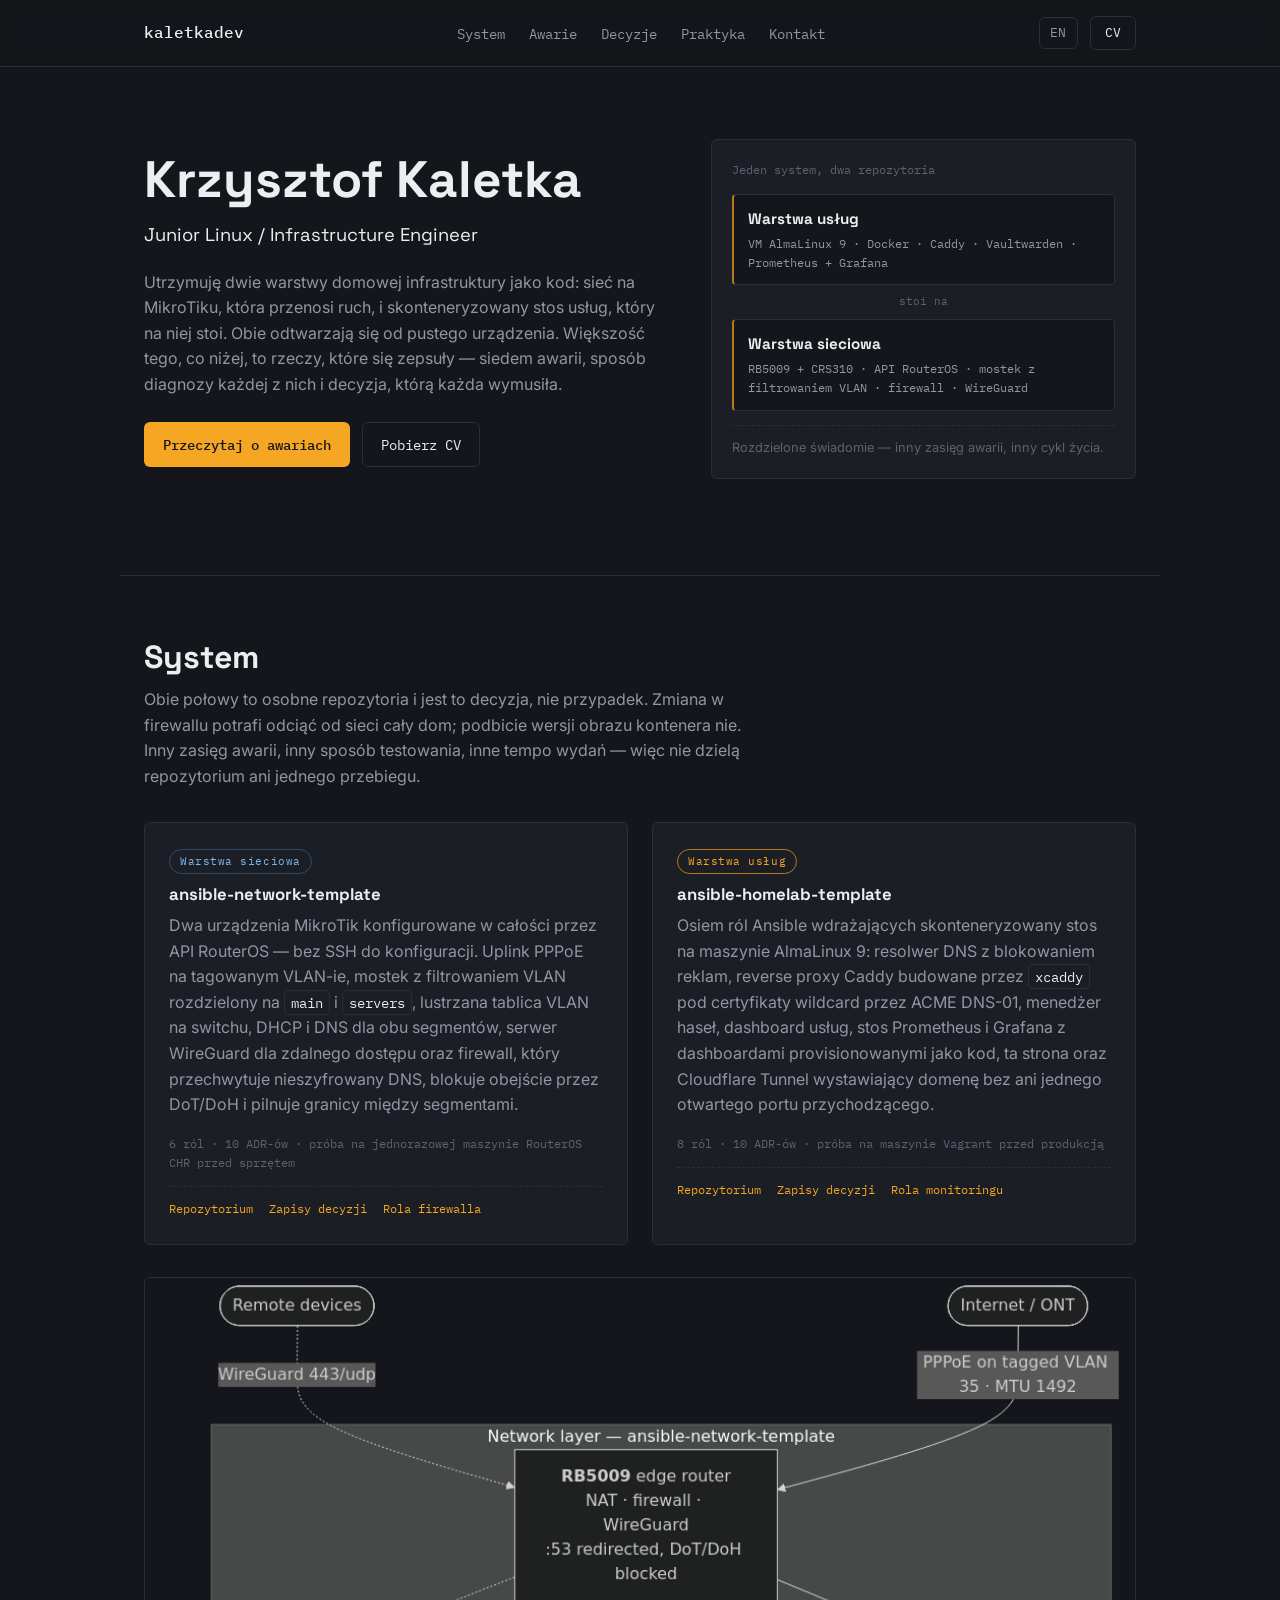
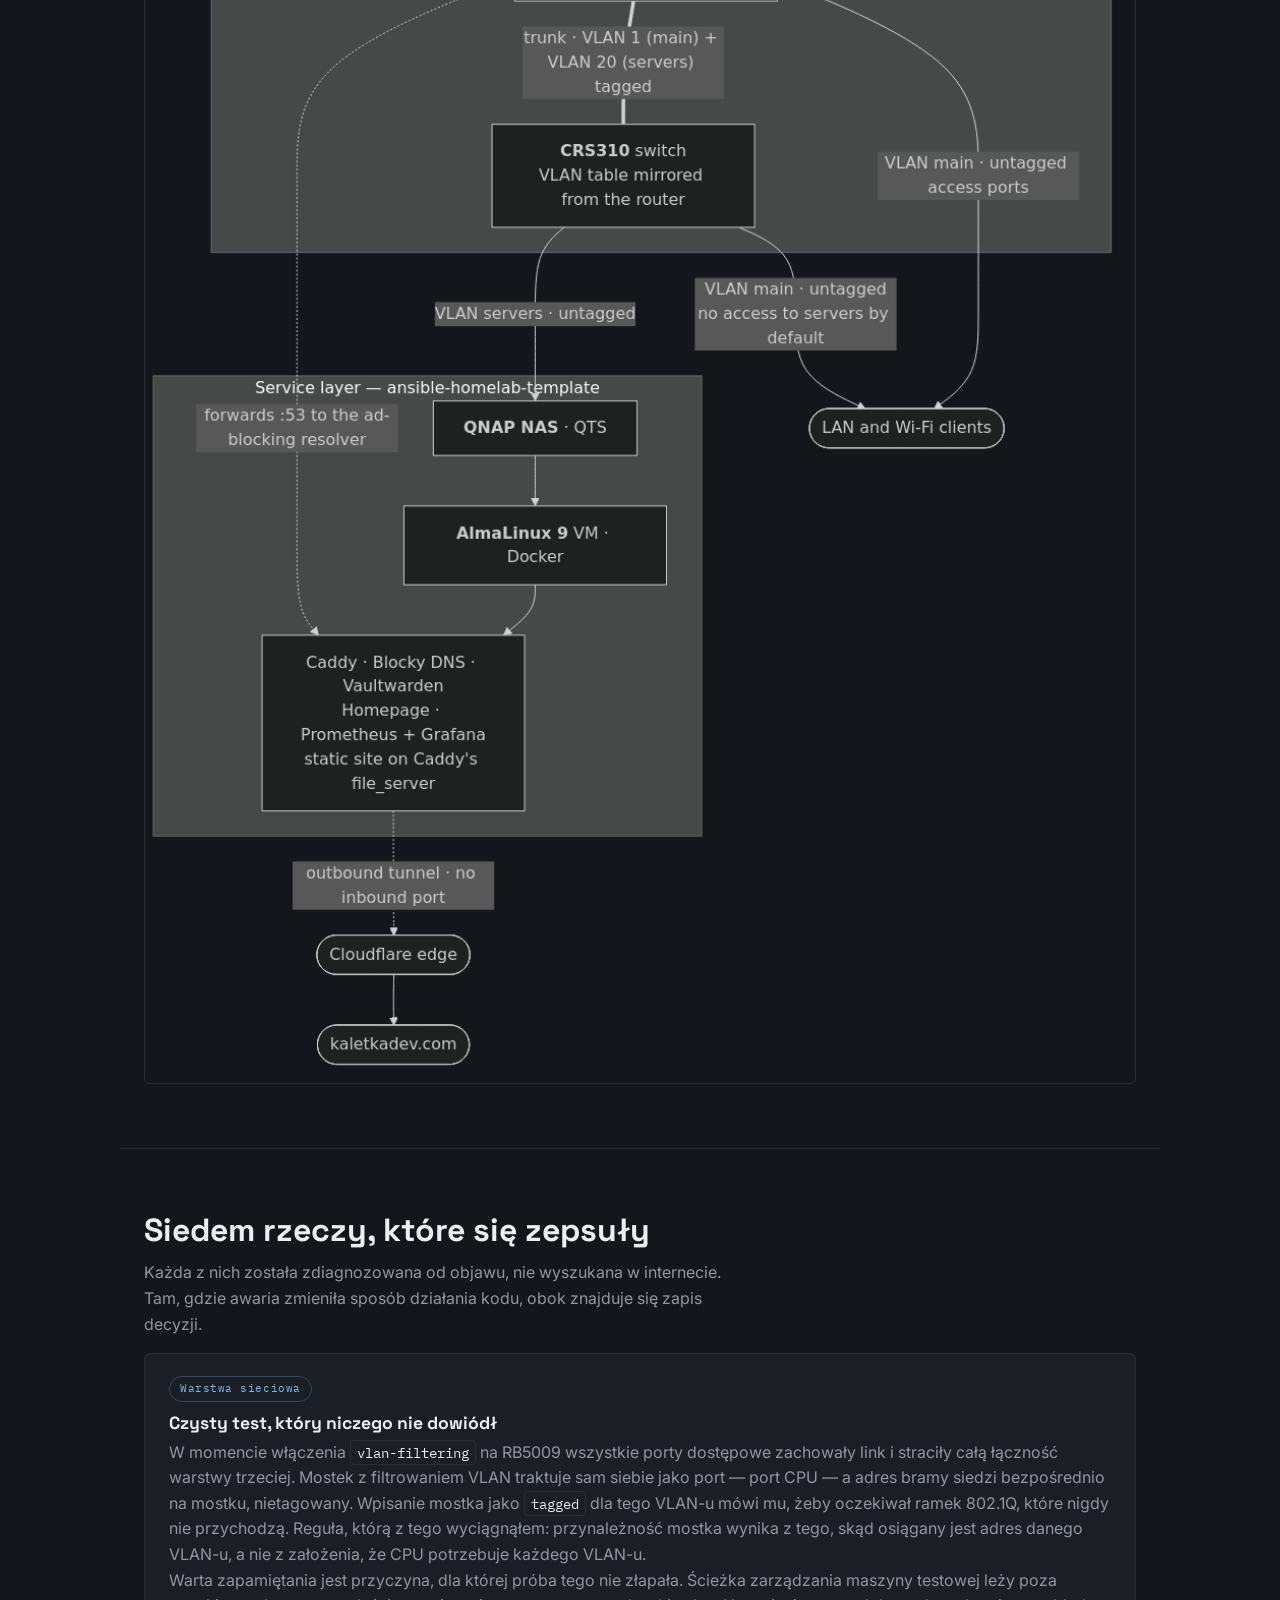
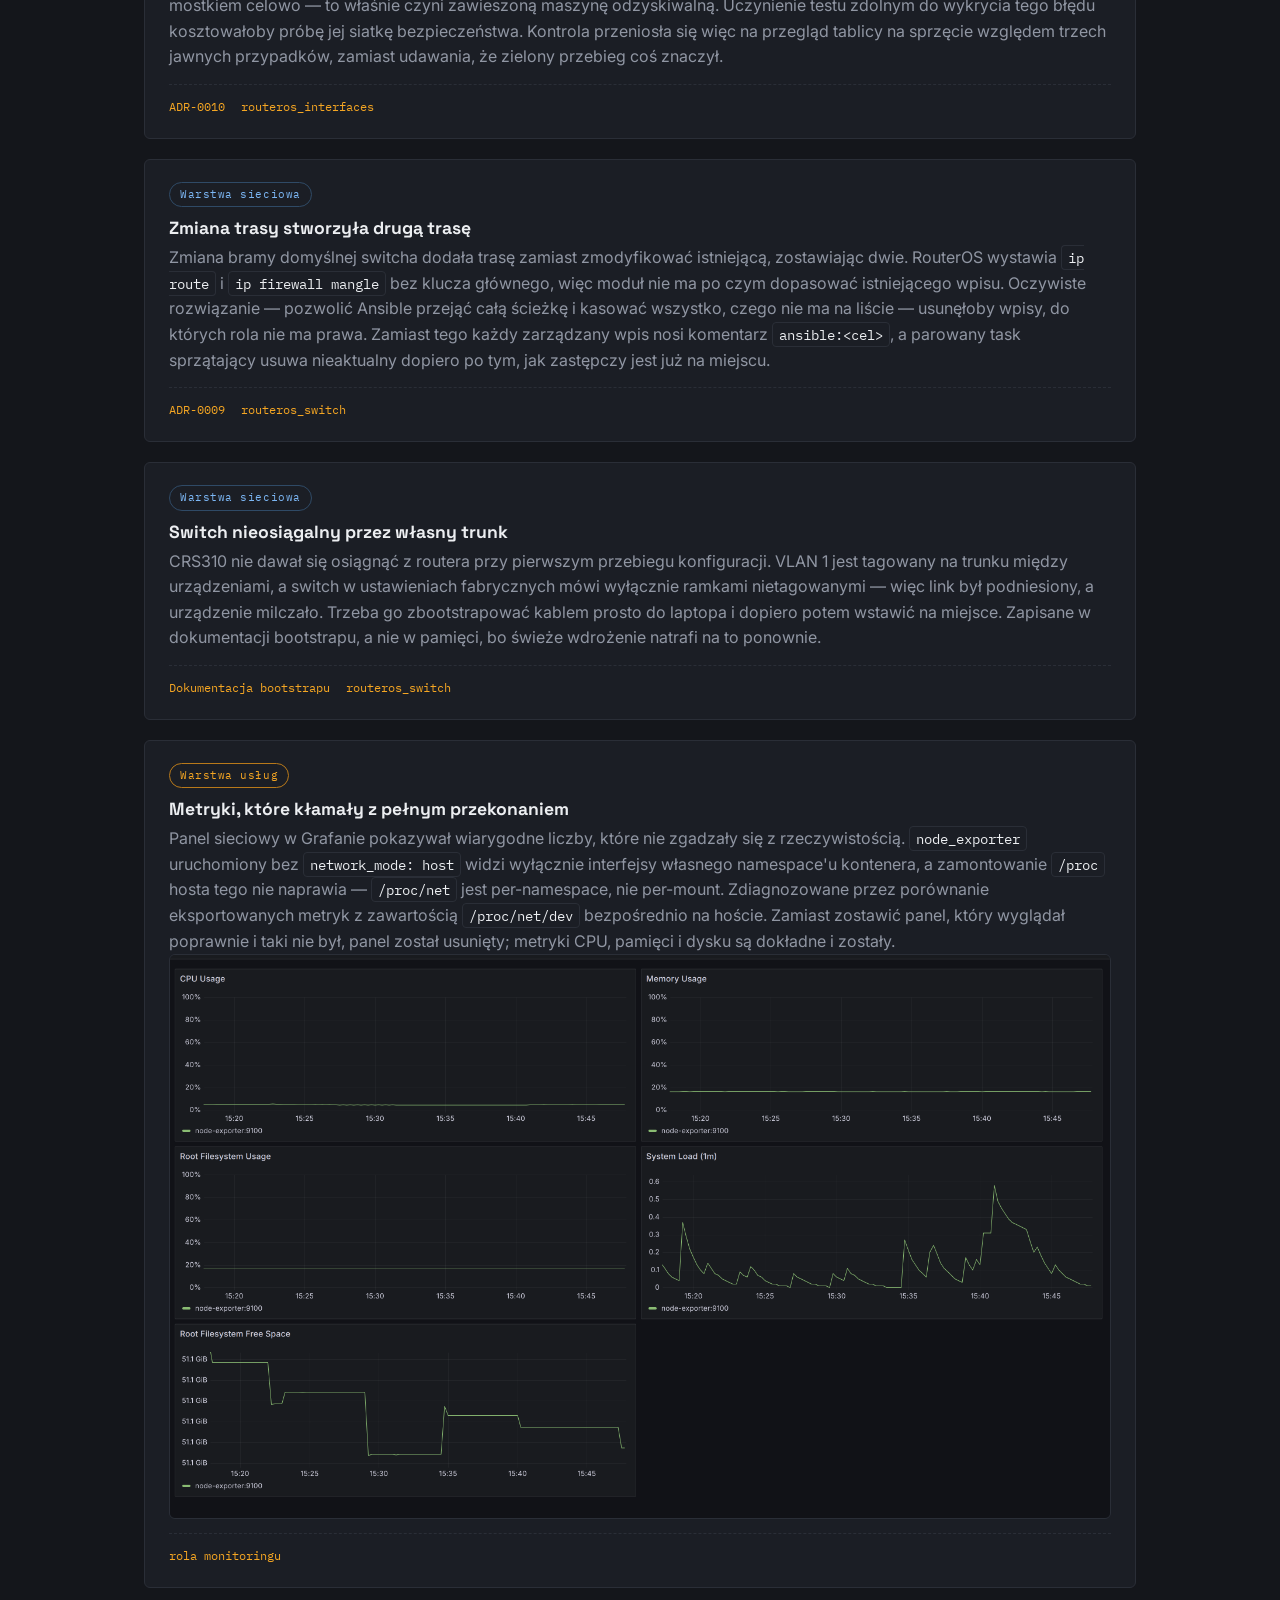
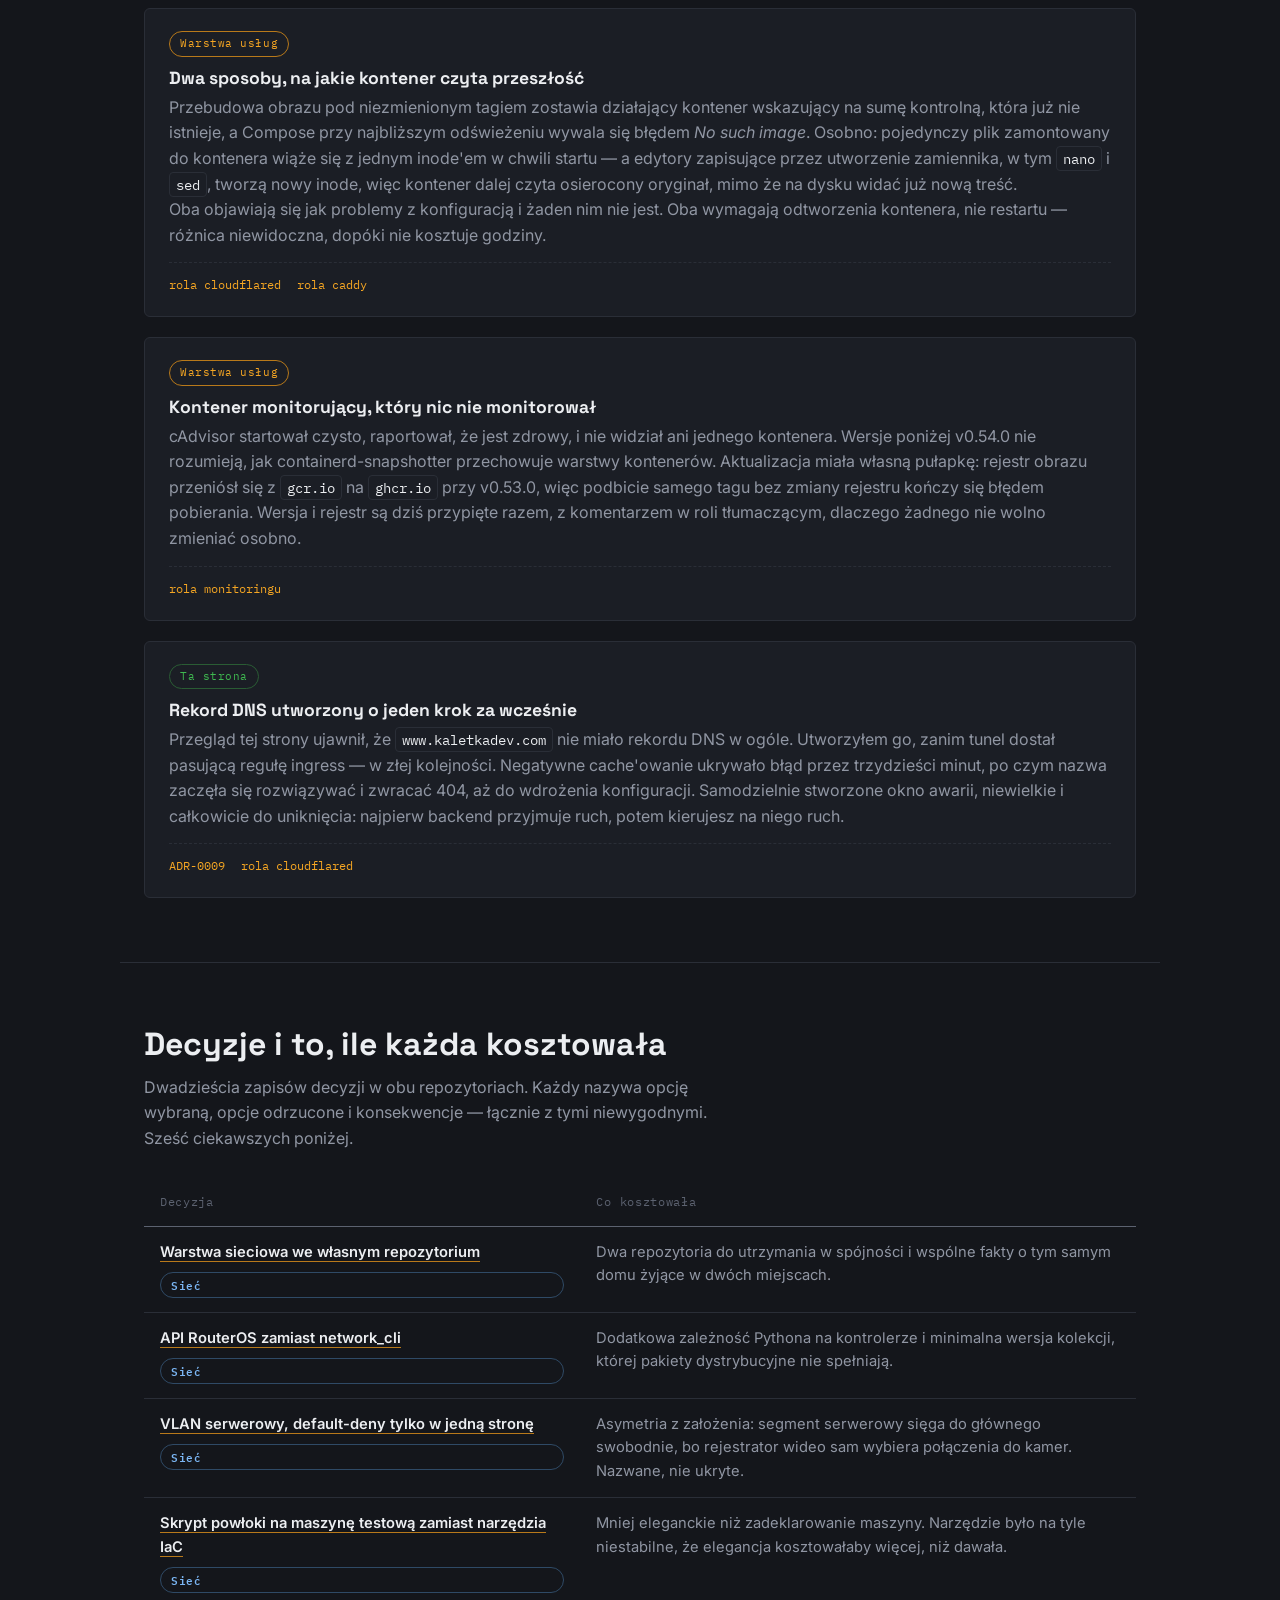
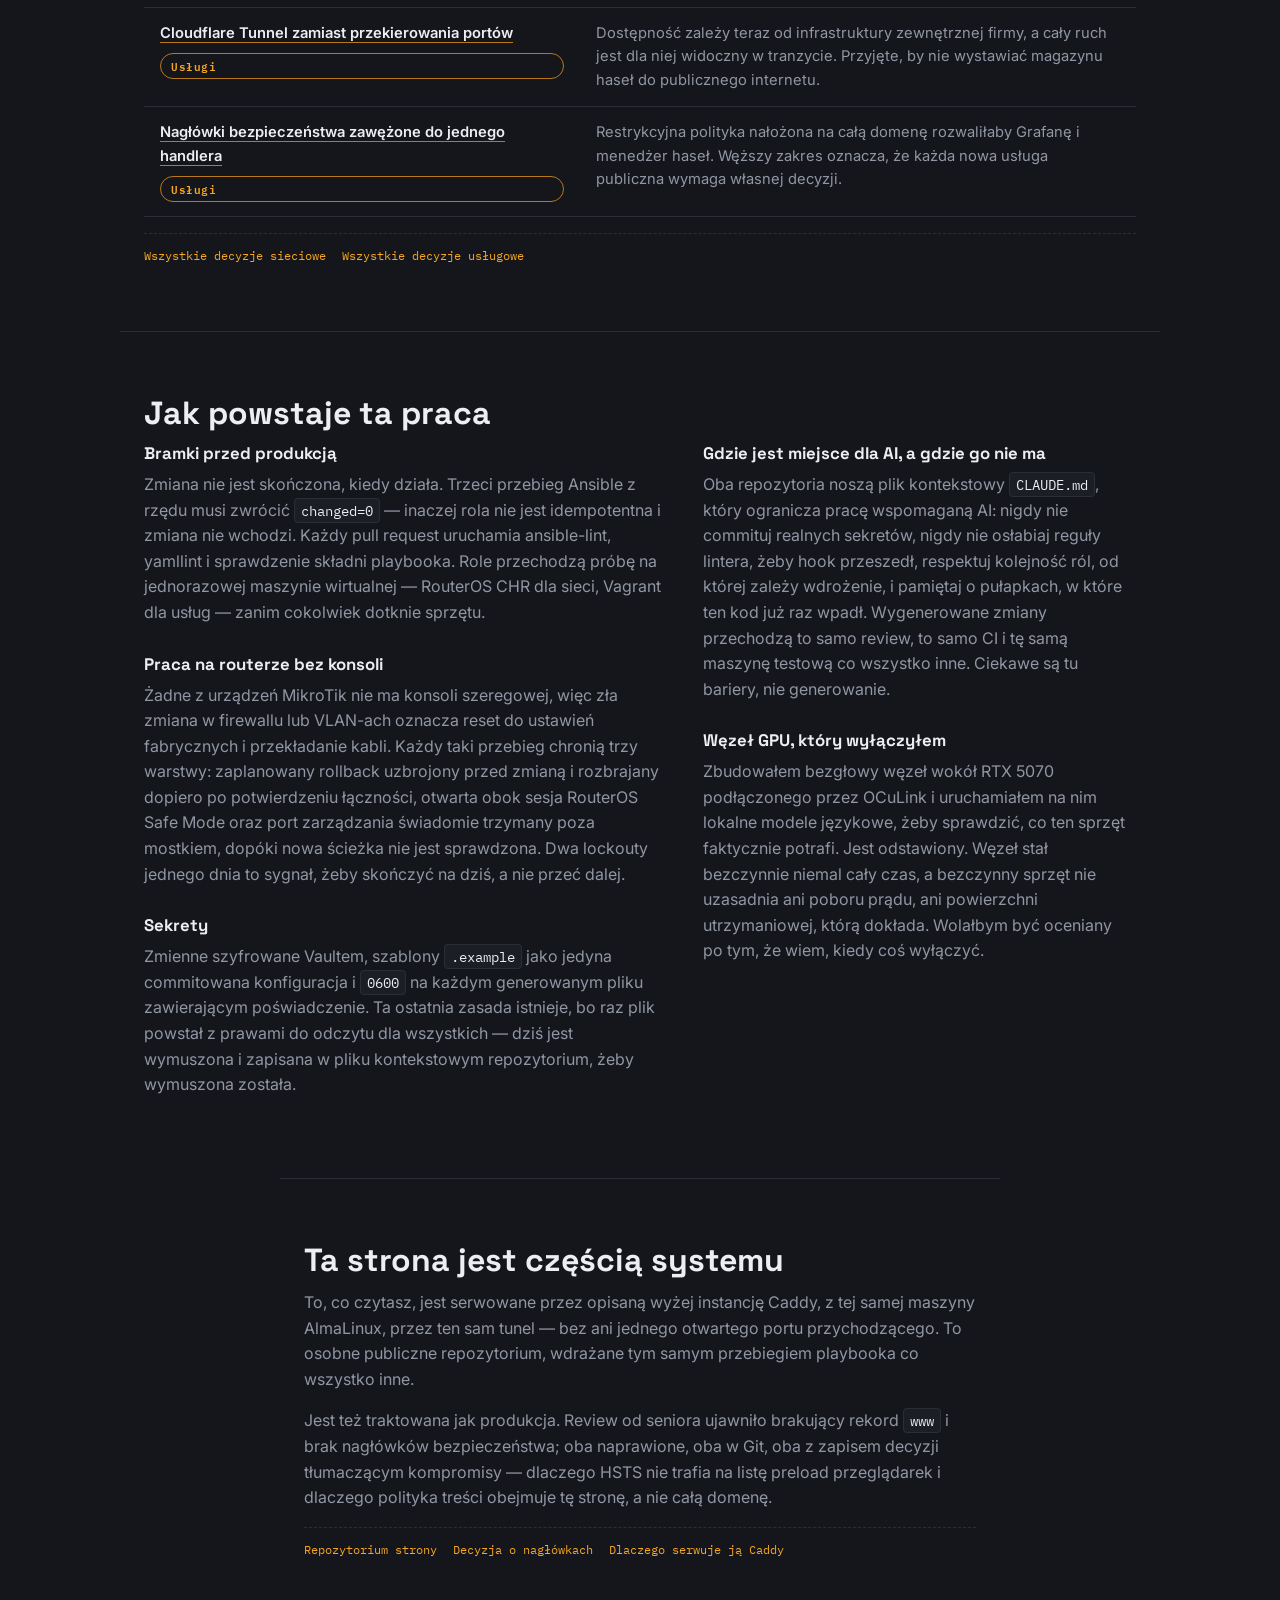
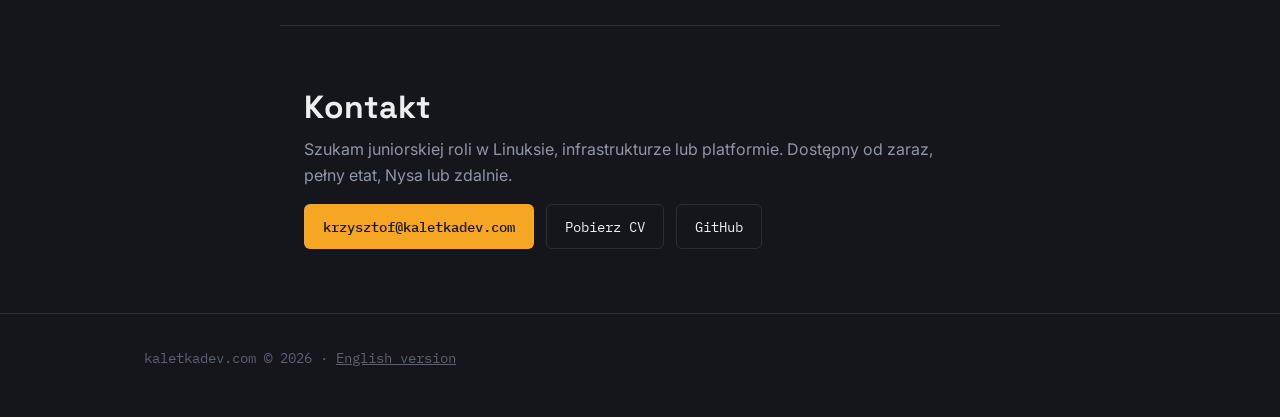
==== pl/index.html @ d7f2385d "feat: rebuild around two layers, add English and Polish versions The page was structured around the " ====
<!DOCTYPE html>
<html lang="pl">
<head>
  <meta charset="UTF-8">
  <meta name="viewport" content="width=device-width, initial-scale=1.0">
  <title>Krzysztof Kaletka — Linux / Infrastructure</title>
  <meta name="description" content="Dwie warstwy domowej infrastruktury zarządzane jako kod — sieć na MikroTiku i skonteneryzowany stos usług — oraz awarie, które je ukształtowały.">
  <link rel="icon" type="image/svg+xml" href="/images/favicon.svg">

  <link rel="alternate" hreflang="en" href="https://kaletkadev.com/">
  <link rel="alternate" hreflang="pl" href="https://kaletkadev.com/pl/">
  <link rel="alternate" hreflang="x-default" href="https://kaletkadev.com/">

  <meta property="og:type" content="website">
  <meta property="og:title" content="Krzysztof Kaletka — Linux / Infrastructure">
  <meta property="og:description" content="Dwie warstwy domowej infrastruktury zarządzane jako kod — i awarie, które je ukształtowały.">
  <meta property="og:url" content="https://kaletkadev.com/pl/">
  <meta property="og:image" content="https://kaletkadev.com/images/architecture-diagram.png">
  <meta name="twitter:card" content="summary_large_image">

  <link rel="stylesheet" href="/style.css">
</head>
<body>

  <header class="site-header">
    <div class="wrap header-row">
      <a href="#top" class="wordmark">kaletkadev</a>
      <nav class="site-nav" aria-label="Nawigacja główna">
        <a href="#system">System</a>
        <a href="#awarie">Awarie</a>
        <a href="#decyzje">Decyzje</a>
        <a href="#praktyka">Praktyka</a>
        <a href="#kontakt">Kontakt</a>
      </nav>
      <div class="header-actions">
        <a class="lang-switch" href="/" hreflang="en" lang="en">EN</a>
        <a class="btn btn-ghost btn-small" href="/cv.pdf" download>CV</a>
      </div>
    </div>
  </header>

  <main id="top">

    <section class="hero wrap">
      <div class="hero-copy">
        <h1>Krzysztof Kaletka</h1>
        <p class="role">Junior Linux / Infrastructure Engineer</p>
        <p class="lede">
          Utrzymuję dwie warstwy domowej infrastruktury jako kod: sieć na MikroTiku,
          która przenosi ruch, i skonteneryzowany stos usług, który na niej stoi. Obie
          odtwarzają się od pustego urządzenia. Większość tego, co niżej, to rzeczy,
          które się zepsuły — siedem awarii, sposób diagnozy każdej z nich i decyzja,
          którą każda wymusiła.
        </p>
        <div class="cta-row">
          <a class="btn btn-primary" href="#awarie">Przeczytaj o awariach</a>
          <a class="btn btn-ghost" href="/cv.pdf" download>Pobierz CV</a>
        </div>
      </div>

      <div class="stack" role="img" aria-label="Diagram: warstwa sieciowa na MikroTik RouterOS niosąca warstwę usług na AlmaLinuksie i Dockerze, trzymane w dwóch osobnych repozytoriach">
        <p class="stack-label">Jeden system, dwa repozytoria</p>
        <div class="stack-layer">
          <p class="stack-layer-name">Warstwa usług</p>
          <p class="stack-layer-body">VM AlmaLinux 9 · Docker · Caddy · Vaultwarden · Prometheus + Grafana</p>
        </div>
        <p class="stack-rest" aria-hidden="true">stoi na</p>
        <div class="stack-layer">
          <p class="stack-layer-name">Warstwa sieciowa</p>
          <p class="stack-layer-body">RB5009 + CRS310 · API RouterOS · mostek z filtrowaniem VLAN · firewall · WireGuard</p>
        </div>
        <p class="stack-note">Rozdzielone świadomie — inny zasięg awarii, inny cykl życia.</p>
      </div>
    </section>

    <section id="system" class="section wrap">
      <h2>System</h2>
      <p class="section-intro">
        Obie połowy to osobne repozytoria i jest to decyzja, nie przypadek. Zmiana
        w firewallu potrafi odciąć od sieci cały dom; podbicie wersji obrazu kontenera
        nie. Inny zasięg awarii, inny sposób testowania, inne tempo wydań — więc nie
        dzielą repozytorium ani jednego przebiegu.
      </p>

      <div class="layer-grid">
        <article class="layer-card">
          <p class="layer-badge badge-network">Warstwa sieciowa</p>
          <h3>ansible-network-template</h3>
          <p>
            Dwa urządzenia MikroTik konfigurowane w całości przez API RouterOS — bez SSH
            do konfiguracji. Uplink PPPoE na tagowanym VLAN-ie, mostek z filtrowaniem
            VLAN rozdzielony na <code>main</code> i <code>servers</code>, lustrzana
            tablica VLAN na switchu, DHCP i DNS dla obu segmentów, serwer WireGuard dla
            zdalnego dostępu oraz firewall, który przechwytuje nieszyfrowany DNS, blokuje
            obejście przez DoT/DoH i pilnuje granicy między segmentami.
          </p>
          <p class="layer-meta">6 ról · 10 ADR-ów · próba na jednorazowej maszynie RouterOS CHR przed sprzętem</p>
          <div class="evidence-links">
            <a href="https://github.com/KrzysztofKaletkaDev/ansible-network-template">Repozytorium</a>
            <a href="https://github.com/KrzysztofKaletkaDev/ansible-network-template/tree/main/docs/adr">Zapisy decyzji</a>
            <a href="https://github.com/KrzysztofKaletkaDev/ansible-network-template/tree/main/roles/routeros_firewall">Rola firewalla</a>
          </div>
        </article>

        <article class="layer-card">
          <p class="layer-badge badge-services">Warstwa usług</p>
          <h3>ansible-homelab-template</h3>
          <p>
            Osiem ról Ansible wdrażających skonteneryzowany stos na maszynie AlmaLinux 9:
            resolwer DNS z blokowaniem reklam, reverse proxy Caddy budowane przez
            <code>xcaddy</code> pod certyfikaty wildcard przez ACME DNS-01, menedżer
            haseł, dashboard usług, stos Prometheus i Grafana z dashboardami
            provisionowanymi jako kod, ta strona oraz Cloudflare Tunnel wystawiający
            domenę bez ani jednego otwartego portu przychodzącego.
          </p>
          <p class="layer-meta">8 ról · 10 ADR-ów · próba na maszynie Vagrant przed produkcją</p>
          <div class="evidence-links">
            <a href="https://github.com/KrzysztofKaletkaDev/ansible-homelab-template">Repozytorium</a>
            <a href="https://github.com/KrzysztofKaletkaDev/ansible-homelab-template/tree/main/docs/adr">Zapisy decyzji</a>
            <a href="https://github.com/KrzysztofKaletkaDev/ansible-homelab-template/tree/main/roles/monitoring">Rola monitoringu</a>
          </div>
        </article>
      </div>

      <button type="button" class="image-trigger"
              data-lightbox-src="/images/architecture-diagram.png"
              data-lightbox-alt="Dwuwarstwowy diagram architektury: router brzegowy MikroTik RB5009 i switch CRS310 z VLAN-ami sieci głównej i serwerowej tagowanymi na trunku, gdzie router przechwytuje zwykły DNS i blokuje DoT/DoH; za nimi QNAP NAS z maszyną AlmaLinux 9 na Dockerze — Caddy, Blocky DNS, Vaultwarden, Homepage oraz Prometheus z Grafaną — publikowane przez wychodzący tunel Cloudflare">
        <img class="diagram-image" src="/images/architecture-diagram.png"
             alt="Dwuwarstwowy diagram architektury: router brzegowy MikroTik RB5009 i switch CRS310 z VLAN-ami sieci głównej i serwerowej tagowanymi na trunku, gdzie router przechwytuje zwykły DNS i blokuje DoT/DoH; za nimi QNAP NAS z maszyną AlmaLinux 9 na Dockerze — Caddy, Blocky DNS, Vaultwarden, Homepage oraz Prometheus z Grafaną — publikowane przez wychodzący tunel Cloudflare">
      </button>
    </section>

    <section id="awarie" class="section wrap">
      <h2>Siedem rzeczy, które się zepsuły</h2>
      <p class="section-intro">
        Każda z nich została zdiagnozowana od objawu, nie wyszukana w internecie. Tam,
        gdzie awaria zmieniła sposób działania kodu, obok znajduje się zapis decyzji.
      </p>

      <ol class="incident-list">

        <li class="incident">
          <p class="layer-badge badge-network">Warstwa sieciowa</p>
          <h3 class="incident-title">Czysty test, który niczego nie dowiódł</h3>
          <p class="incident-desc">
            W momencie włączenia <code>vlan-filtering</code> na RB5009 wszystkie porty
            dostępowe zachowały link i straciły całą łączność warstwy trzeciej. Mostek
            z filtrowaniem VLAN traktuje sam siebie jako port — port CPU — a adres bramy
            siedzi bezpośrednio na mostku, nietagowany. Wpisanie mostka jako
            <code>tagged</code> dla tego VLAN-u mówi mu, żeby oczekiwał ramek 802.1Q,
            które nigdy nie przychodzą. Reguła, którą z tego wyciągnąłem: przynależność
            mostka wynika z tego, skąd osiągany jest adres danego VLAN-u, a nie
            z założenia, że CPU potrzebuje każdego VLAN-u.
          </p>
          <p class="incident-desc">
            Warta zapamiętania jest przyczyna, dla której próba tego nie złapała. Ścieżka
            zarządzania maszyny testowej leży poza mostkiem celowo — to właśnie czyni
            zawieszoną maszynę odzyskiwalną. Uczynienie testu zdolnym do wykrycia tego
            błędu kosztowałoby próbę jej siatkę bezpieczeństwa. Kontrola przeniosła się
            więc na przegląd tablicy na sprzęcie względem trzech jawnych przypadków,
            zamiast udawania, że zielony przebieg coś znaczył.
          </p>
          <div class="evidence-links">
            <a href="https://github.com/KrzysztofKaletkaDev/ansible-network-template/blob/main/docs/adr/0010-bridge-vlan-membership-follows-the-l3-attachment-point.md">ADR-0010</a>
            <a href="https://github.com/KrzysztofKaletkaDev/ansible-network-template/tree/main/roles/routeros_interfaces">routeros_interfaces</a>
          </div>
        </li>

        <li class="incident">
          <p class="layer-badge badge-network">Warstwa sieciowa</p>
          <h3 class="incident-title">Zmiana trasy stworzyła drugą trasę</h3>
          <p class="incident-desc">
            Zmiana bramy domyślnej switcha dodała trasę zamiast zmodyfikować istniejącą,
            zostawiając dwie. RouterOS wystawia <code>ip route</code> i <code>ip firewall
            mangle</code> bez klucza głównego, więc moduł nie ma po czym dopasować
            istniejącego wpisu. Oczywiste rozwiązanie — pozwolić Ansible przejąć całą
            ścieżkę i kasować wszystko, czego nie ma na liście — usunęłoby wpisy, do
            których rola nie ma prawa. Zamiast tego każdy zarządzany wpis nosi komentarz
            <code>ansible:&lt;cel&gt;</code>, a parowany task sprzątający usuwa
            nieaktualny dopiero po tym, jak zastępczy jest już na miejscu.
          </p>
          <div class="evidence-links">
            <a href="https://github.com/KrzysztofKaletkaDev/ansible-network-template/blob/main/docs/adr/0009-comment-anchored-entries-on-pk-less-paths.md">ADR-0009</a>
            <a href="https://github.com/KrzysztofKaletkaDev/ansible-network-template/tree/main/roles/routeros_switch">routeros_switch</a>
          </div>
        </li>

        <li class="incident">
          <p class="layer-badge badge-network">Warstwa sieciowa</p>
          <h3 class="incident-title">Switch nieosiągalny przez własny trunk</h3>
          <p class="incident-desc">
            CRS310 nie dawał się osiągnąć z routera przy pierwszym przebiegu
            konfiguracji. VLAN 1 jest tagowany na trunku między urządzeniami, a switch
            w ustawieniach fabrycznych mówi wyłącznie ramkami nietagowanymi — więc link
            był podniesiony, a urządzenie milczało. Trzeba go zbootstrapować kablem
            prosto do laptopa i dopiero potem wstawić na miejsce. Zapisane
            w dokumentacji bootstrapu, a nie w pamięci, bo świeże wdrożenie natrafi na to
            ponownie.
          </p>
          <div class="evidence-links">
            <a href="https://github.com/KrzysztofKaletkaDev/ansible-network-template/tree/main/docs/bootstrap">Dokumentacja bootstrapu</a>
            <a href="https://github.com/KrzysztofKaletkaDev/ansible-network-template/tree/main/roles/routeros_switch">routeros_switch</a>
          </div>
        </li>

        <li class="incident">
          <p class="layer-badge badge-services">Warstwa usług</p>
          <h3 class="incident-title">Metryki, które kłamały z pełnym przekonaniem</h3>
          <p class="incident-desc">
            Panel sieciowy w Grafanie pokazywał wiarygodne liczby, które nie zgadzały się
            z rzeczywistością. <code>node_exporter</code> uruchomiony bez
            <code>network_mode: host</code> widzi wyłącznie interfejsy własnego
            namespace'u kontenera, a zamontowanie <code>/proc</code> hosta tego nie
            naprawia — <code>/proc/net</code> jest per-namespace, nie per-mount.
            Zdiagnozowane przez porównanie eksportowanych metryk z zawartością
            <code>/proc/net/dev</code> bezpośrednio na hoście. Zamiast zostawić panel,
            który wyglądał poprawnie i taki nie był, panel został usunięty; metryki CPU,
            pamięci i dysku są dokładne i zostały.
          </p>
          <button type="button" class="image-trigger"
                  data-lightbox-src="/images/grafana-dashboard.png"
                  data-lightbox-alt="Dashboard Grafany dla hosta homelabu z pięcioma panelami node_exportera: zużycie CPU, zużycie pamięci, zajętość głównego systemu plików, obciążenie systemu z jednej minuty oraz wolne miejsce na głównym systemie plików. Nie ma panelu sieciowego — został usunięty, gdy okazało się, że raportuje namespace własnego kontenera zamiast hosta.">
            <img class="diagram-image" src="/images/grafana-dashboard.png"
                 alt="Dashboard Grafany dla hosta homelabu z pięcioma panelami node_exportera: zużycie CPU, zużycie pamięci, zajętość głównego systemu plików, obciążenie systemu z jednej minuty oraz wolne miejsce na głównym systemie plików. Nie ma panelu sieciowego — został usunięty, gdy okazało się, że raportuje namespace własnego kontenera zamiast hosta.">
          </button>
          <div class="evidence-links">
            <a href="https://github.com/KrzysztofKaletkaDev/ansible-homelab-template/tree/main/roles/monitoring">rola monitoringu</a>
          </div>
        </li>

        <li class="incident">
          <p class="layer-badge badge-services">Warstwa usług</p>
          <h3 class="incident-title">Dwa sposoby, na jakie kontener czyta przeszłość</h3>
          <p class="incident-desc">
            Przebudowa obrazu pod niezmienionym tagiem zostawia działający kontener
            wskazujący na sumę kontrolną, która już nie istnieje, a Compose przy
            najbliższym odświeżeniu wywala się błędem <em>No such image</em>. Osobno:
            pojedynczy plik zamontowany do kontenera wiąże się z jednym inode'em
            w chwili startu — a edytory zapisujące przez utworzenie zamiennika, w tym
            <code>nano</code> i <code>sed</code>, tworzą nowy inode, więc kontener dalej
            czyta osierocony oryginał, mimo że na dysku widać już nową treść.
          </p>
          <p class="incident-desc">
            Oba objawiają się jak problemy z konfiguracją i żaden nim nie jest. Oba
            wymagają odtworzenia kontenera, nie restartu — różnica niewidoczna, dopóki
            nie kosztuje godziny.
          </p>
          <div class="evidence-links">
            <a href="https://github.com/KrzysztofKaletkaDev/ansible-homelab-template/tree/main/roles/cloudflared">rola cloudflared</a>
            <a href="https://github.com/KrzysztofKaletkaDev/ansible-homelab-template/tree/main/roles/caddy">rola caddy</a>
          </div>
        </li>

        <li class="incident">
          <p class="layer-badge badge-services">Warstwa usług</p>
          <h3 class="incident-title">Kontener monitorujący, który nic nie monitorował</h3>
          <p class="incident-desc">
            cAdvisor startował czysto, raportował, że jest zdrowy, i nie widział ani
            jednego kontenera. Wersje poniżej v0.54.0 nie rozumieją, jak
            containerd-snapshotter przechowuje warstwy kontenerów. Aktualizacja miała
            własną pułapkę: rejestr obrazu przeniósł się z <code>gcr.io</code> na
            <code>ghcr.io</code> przy v0.53.0, więc podbicie samego tagu bez zmiany
            rejestru kończy się błędem pobierania. Wersja i rejestr są dziś przypięte
            razem, z komentarzem w roli tłumaczącym, dlaczego żadnego nie wolno zmieniać
            osobno.
          </p>
          <div class="evidence-links">
            <a href="https://github.com/KrzysztofKaletkaDev/ansible-homelab-template/tree/main/roles/monitoring">rola monitoringu</a>
          </div>
        </li>

        <li class="incident">
          <p class="layer-badge badge-site">Ta strona</p>
          <h3 class="incident-title">Rekord DNS utworzony o jeden krok za wcześnie</h3>
          <p class="incident-desc">
            Przegląd tej strony ujawnił, że <code>www.kaletkadev.com</code> nie miało
            rekordu DNS w ogóle. Utworzyłem go, zanim tunel dostał pasującą regułę
            ingress — w złej kolejności. Negatywne cache'owanie ukrywało błąd przez
            trzydzieści minut, po czym nazwa zaczęła się rozwiązywać i zwracać 404, aż do
            wdrożenia konfiguracji. Samodzielnie stworzone okno awarii, niewielkie
            i całkowicie do uniknięcia: najpierw backend przyjmuje ruch, potem kierujesz
            na niego ruch.
          </p>
          <div class="evidence-links">
            <a href="https://github.com/KrzysztofKaletkaDev/ansible-homelab-template/blob/main/docs/adr/0009-www-to-apex-redirect-in-caddy.md">ADR-0009</a>
            <a href="https://github.com/KrzysztofKaletkaDev/ansible-homelab-template/tree/main/roles/cloudflared">rola cloudflared</a>
          </div>
        </li>

      </ol>
    </section>

    <section id="decyzje" class="section wrap">
      <h2>Decyzje i to, ile każda kosztowała</h2>
      <p class="section-intro">
        Dwadzieścia zapisów decyzji w obu repozytoriach. Każdy nazywa opcję wybraną,
        opcje odrzucone i konsekwencje — łącznie z tymi niewygodnymi. Sześć
        ciekawszych poniżej.
      </p>

      <div class="adr-table-wrap">
        <table class="adr-table">
          <caption class="visually-hidden">Wybrane zapisy decyzji architektonicznych wraz z ich kosztami</caption>
          <thead>
            <tr>
              <th scope="col">Decyzja</th>
              <th scope="col">Co kosztowała</th>
            </tr>
          </thead>
          <tbody>
            <tr>
              <th scope="row">
                <a href="https://github.com/KrzysztofKaletkaDev/ansible-network-template/blob/main/docs/adr/0001-separate-repository-for-network-layer.md">Warstwa sieciowa we własnym repozytorium</a>
                <span class="layer-badge badge-network">Sieć</span>
              </th>
              <td>Dwa repozytoria do utrzymania w spójności i wspólne fakty o tym samym domu żyjące w dwóch miejscach.</td>
            </tr>
            <tr>
              <th scope="row">
                <a href="https://github.com/KrzysztofKaletkaDev/ansible-network-template/blob/main/docs/adr/0002-routeros-api-modules-over-network-cli.md">API RouterOS zamiast network_cli</a>
                <span class="layer-badge badge-network">Sieć</span>
              </th>
              <td>Dodatkowa zależność Pythona na kontrolerze i minimalna wersja kolekcji, której pakiety dystrybucyjne nie spełniają.</td>
            </tr>
            <tr>
              <th scope="row">
                <a href="https://github.com/KrzysztofKaletkaDev/ansible-network-template/blob/main/docs/adr/0006-server-vlan-segmentation.md">VLAN serwerowy, default-deny tylko w jedną stronę</a>
                <span class="layer-badge badge-network">Sieć</span>
              </th>
              <td>Asymetria z założenia: segment serwerowy sięga do głównego swobodnie, bo rejestrator wideo sam wybiera połączenia do kamer. Nazwane, nie ukryte.</td>
            </tr>
            <tr>
              <th scope="row">
                <a href="https://github.com/KrzysztofKaletkaDev/ansible-network-template/blob/main/docs/adr/0005-chr-test-vm-via-shell-script-over-vagrant.md">Skrypt powłoki na maszynę testową zamiast narzędzia IaC</a>
                <span class="layer-badge badge-network">Sieć</span>
              </th>
              <td>Mniej eleganckie niż zadeklarowanie maszyny. Narzędzie było na tyle niestabilne, że elegancja kosztowałaby więcej, niż dawała.</td>
            </tr>
            <tr>
              <th scope="row">
                <a href="https://github.com/KrzysztofKaletkaDev/ansible-homelab-template/blob/main/docs/adr/0001-cloudflare-tunnel-over-port-forwarding.md">Cloudflare Tunnel zamiast przekierowania portów</a>
                <span class="layer-badge badge-services">Usługi</span>
              </th>
              <td>Dostępność zależy teraz od infrastruktury zewnętrznej firmy, a cały ruch jest dla niej widoczny w tranzycie. Przyjęte, by nie wystawiać magazynu haseł do publicznego internetu.</td>
            </tr>
            <tr>
              <th scope="row">
                <a href="https://github.com/KrzysztofKaletkaDev/ansible-homelab-template/blob/main/docs/adr/0010-security-headers-scoped-to-static-site.md">Nagłówki bezpieczeństwa zawężone do jednego handlera</a>
                <span class="layer-badge badge-services">Usługi</span>
              </th>
              <td>Restrykcyjna polityka nałożona na całą domenę rozwaliłaby Grafanę i menedżer haseł. Węższy zakres oznacza, że każda nowa usługa publiczna wymaga własnej decyzji.</td>
            </tr>
          </tbody>
        </table>
      </div>

      <div class="evidence-links">
        <a href="https://github.com/KrzysztofKaletkaDev/ansible-network-template/tree/main/docs/adr">Wszystkie decyzje sieciowe</a>
        <a href="https://github.com/KrzysztofKaletkaDev/ansible-homelab-template/tree/main/docs/adr">Wszystkie decyzje usługowe</a>
      </div>
    </section>

    <section id="praktyka" class="section wrap">
      <h2>Jak powstaje ta praca</h2>

      <div class="section-grid">
        <div>
          <h3>Bramki przed produkcją</h3>
          <p>
            Zmiana nie jest skończona, kiedy działa. Trzeci przebieg Ansible z rzędu musi
            zwrócić <code>changed=0</code> — inaczej rola nie jest idempotentna i zmiana
            nie wchodzi. Każdy pull request uruchamia ansible-lint, yamllint i sprawdzenie
            składni playbooka. Role przechodzą próbę na jednorazowej maszynie wirtualnej
            — RouterOS CHR dla sieci, Vagrant dla usług — zanim cokolwiek dotknie sprzętu.
          </p>

          <h3>Praca na routerze bez konsoli</h3>
          <p>
            Żadne z urządzeń MikroTik nie ma konsoli szeregowej, więc zła zmiana
            w firewallu lub VLAN-ach oznacza reset do ustawień fabrycznych i przekładanie
            kabli. Każdy taki przebieg chronią trzy warstwy: zaplanowany rollback
            uzbrojony przed zmianą i rozbrajany dopiero po potwierdzeniu łączności,
            otwarta obok sesja RouterOS Safe Mode oraz port zarządzania świadomie trzymany
            poza mostkiem, dopóki nowa ścieżka nie jest sprawdzona. Dwa lockouty jednego
            dnia to sygnał, żeby skończyć na dziś, a nie przeć dalej.
          </p>

          <h3>Sekrety</h3>
          <p>
            Zmienne szyfrowane Vaultem, szablony <code>.example</code> jako jedyna
            commitowana konfiguracja i <code>0600</code> na każdym generowanym pliku
            zawierającym poświadczenie. Ta ostatnia zasada istnieje, bo raz plik powstał
            z prawami do odczytu dla wszystkich — dziś jest wymuszona i zapisana w pliku
            kontekstowym repozytorium, żeby wymuszona została.
          </p>
        </div>

        <div>
          <h3>Gdzie jest miejsce dla AI, a gdzie go nie ma</h3>
          <p>
            Oba repozytoria noszą plik kontekstowy <code>CLAUDE.md</code>, który ogranicza
            pracę wspomaganą AI: nigdy nie commituj realnych sekretów, nigdy nie osłabiaj
            reguły lintera, żeby hook przeszedł, respektuj kolejność ról, od której zależy
            wdrożenie, i pamiętaj o pułapkach, w które ten kod już raz wpadł. Wygenerowane
            zmiany przechodzą to samo review, to samo CI i tę samą maszynę testową co
            wszystko inne. Ciekawe są tu bariery, nie generowanie.
          </p>

          <h3>Węzeł GPU, który wyłączyłem</h3>
          <p>
            Zbudowałem bezgłowy węzeł wokół RTX 5070 podłączonego przez OCuLink
            i uruchamiałem na nim lokalne modele językowe, żeby sprawdzić, co ten sprzęt
            faktycznie potrafi. Jest odstawiony. Węzeł stał bezczynnie niemal cały czas,
            a bezczynny sprzęt nie uzasadnia ani poboru prądu, ani powierzchni
            utrzymaniowej, którą dokłada. Wolałbym być oceniany po tym, że wiem, kiedy
            coś wyłączyć.
          </p>
        </div>
      </div>
    </section>

    <section id="ta-strona" class="section wrap section-narrow">
      <h2>Ta strona jest częścią systemu</h2>
      <p>
        To, co czytasz, jest serwowane przez opisaną wyżej instancję Caddy, z tej samej
        maszyny AlmaLinux, przez ten sam tunel — bez ani jednego otwartego portu
        przychodzącego. To osobne publiczne repozytorium, wdrażane tym samym przebiegiem
        playbooka co wszystko inne.
      </p>
      <p>
        Jest też traktowana jak produkcja. Review od seniora ujawniło brakujący rekord
        <code>www</code> i brak nagłówków bezpieczeństwa; oba naprawione, oba w Git, oba
        z zapisem decyzji tłumaczącym kompromisy — dlaczego HSTS nie trafia na listę
        preload przeglądarek i dlaczego polityka treści obejmuje tę stronę, a nie całą
        domenę.
      </p>
      <div class="evidence-links">
        <a href="https://github.com/KrzysztofKaletkaDev/kaletkadev-portfolio-site">Repozytorium strony</a>
        <a href="https://github.com/KrzysztofKaletkaDev/ansible-homelab-template/blob/main/docs/adr/0010-security-headers-scoped-to-static-site.md">Decyzja o nagłówkach</a>
        <a href="https://github.com/KrzysztofKaletkaDev/ansible-homelab-template/blob/main/docs/adr/0003-caddy-file-server-for-static-site.md">Dlaczego serwuje ją Caddy</a>
      </div>
    </section>

    <section id="kontakt" class="section wrap section-narrow">
      <h2>Kontakt</h2>
      <p>
        Szukam juniorskiej roli w Linuksie, infrastrukturze lub platformie. Dostępny od
        zaraz, pełny etat, Nysa lub zdalnie.
      </p>
      <div class="contact-row">
        <a class="btn btn-primary" href="mailto:krzysztof@kaletkadev.com">krzysztof@kaletkadev.com</a>
        <a class="btn btn-ghost" href="/cv.pdf" download>Pobierz CV</a>
        <a class="btn btn-ghost" href="https://github.com/KrzysztofKaletkaDev">GitHub</a>
      </div>
    </section>

  </main>

  <footer class="site-footer">
    <div class="wrap">
      <p class="term-muted">
        kaletkadev.com © 2026 · <a href="/" hreflang="en" lang="en">English version</a>
      </p>
    </div>
  </footer>

  <dialog id="lightbox" class="lightbox">
    <button type="button" class="lightbox-close" aria-label="Zamknij powiększenie">✕</button>
    <img id="lightbox-img" src="" alt="">
  </dialog>
  <script src="/script.js" defer></script>
</body>
</html>
---- style.css ----
@import url('https://fonts.googleapis.com/css2?family=Space+Grotesk:wght@500;700&family=Inter:wght@400;500;600&family=IBM+Plex+Mono:wght@400;500&display=swap');

:root {
  --bg: #14161b;
  --bg-elevated: #1b1e25;
  --border: #2a2e37;
  --text-primary: #eceef1;
  --text-secondary: #9096a3;
  --text-muted: #5c6270;
  --accent: #f5a623;
  --accent-dim: #b8791a;
  --status-ok: #3fb950;
  --status-pending: #6e7681;

  --font-display: 'Space Grotesk', sans-serif;
  --font-body: 'Inter', sans-serif;
  --font-mono: 'IBM Plex Mono', ui-monospace, monospace;

  --wrap-width: 1040px;
  --radius: 6px;
}

* { box-sizing: border-box; }

html { scroll-behavior: smooth; }
@media (prefers-reduced-motion: reduce) {
  html { scroll-behavior: auto; }
  *, *::before, *::after { animation-duration: 0.01ms !important; transition-duration: 0.01ms !important; }
}

body {
  margin: 0;
  background: var(--bg);
  color: var(--text-primary);
  font-family: var(--font-body);
  font-size: 16px;
  line-height: 1.6;
  -webkit-font-smoothing: antialiased;
}

.wrap {
  max-width: var(--wrap-width);
  margin: 0 auto;
  padding: 0 24px;
}

a { color: inherit; }
a:focus-visible, button:focus-visible {
  outline: 2px solid var(--accent);
  outline-offset: 2px;
}

h1, h2 {
  font-family: var(--font-display);
  font-weight: 700;
  line-height: 1.1;
  margin: 0 0 12px;
}
h1 { font-size: clamp(2.25rem, 4vw, 3.25rem); }
h2 { font-size: clamp(1.5rem, 2.5vw, 2rem); }

p { margin: 0 0 16px; color: var(--text-secondary); }
code {
  font-family: var(--font-mono);
  background: var(--bg-elevated);
  border: 0.5px solid var(--border);
  border-radius: 4px;
  padding: 2px 6px;
  font-size: 0.9em;
  color: var(--text-primary);
}

.eyebrow {
  font-family: var(--font-mono);
  text-transform: uppercase;
  letter-spacing: 0.08em;
  font-size: 0.75rem;
  color: var(--accent);
  margin: 0 0 12px;
}

.term-muted { color: var(--text-muted); font-family: var(--font-mono); font-size: 0.9rem; }

/* ---- header ---- */
.site-header {
  position: sticky;
  top: 0;
  z-index: 10;
  background: rgba(20, 22, 27, 0.85);
  -webkit-backdrop-filter: blur(8px);
  backdrop-filter: blur(8px);
  border-bottom: 0.5px solid var(--border);
}
.header-row {
  display: flex;
  align-items: center;
  justify-content: space-between;
  gap: 24px;
  padding-top: 16px;
  padding-bottom: 16px;
}
.wordmark {
  font-family: var(--font-mono);
  font-weight: 500;
  text-decoration: none;
  color: var(--text-primary);
}
.site-nav {
  display: flex;
  gap: 24px;
  font-family: var(--font-mono);
  font-size: 0.9rem;
}
.site-nav a { text-decoration: none; color: var(--text-secondary); padding: 4px 0; }
.site-nav a:hover { color: var(--text-primary); }

/* ---- buttons ---- */
.btn {
  display: inline-flex;
  align-items: center;
  gap: 8px;
  font-family: var(--font-mono);
  font-size: 0.9rem;
  text-decoration: none;
  padding: 10px 18px;
  border-radius: var(--radius);
  border: 0.5px solid transparent;
  transition: background-color 0.15s ease, border-color 0.15s ease;
  white-space: nowrap;
}
.btn-primary { background: var(--accent); color: #14161b; font-weight: 500; }
.btn-primary:hover { background: var(--accent-dim); }
.btn-ghost { border-color: var(--border); color: var(--text-primary); }
.btn-ghost:hover { border-color: var(--accent); color: var(--accent); }
.btn-small { padding: 6px 14px; font-size: 0.8rem; }

/* ---- hero ---- */
.hero {
  display: grid;
  grid-template-columns: 1.1fr 0.9fr;
  gap: 48px;
  align-items: center;
  padding: 72px 24px 96px;
}
.role { font-family: var(--font-display); font-size: 1.15rem; color: var(--text-primary); margin-bottom: 20px; }
.lede { max-width: 52ch; }
.cta-row { display: flex; gap: 12px; flex-wrap: wrap; margin-top: 24px; }

/* terminal signature panel */
.term {
  background: var(--bg-elevated);
  border: 0.5px solid var(--border);
  border-radius: var(--radius);
  overflow: hidden;
  font-family: var(--font-mono);
  font-size: 0.85rem;
}
.term-bar {
  padding: 10px 16px;
  border-bottom: 0.5px solid var(--border);
  color: var(--text-muted);
}
.term-body { list-style: none; margin: 0; padding: 16px; display: flex; flex-direction: column; gap: 10px; }
.term-body li { color: var(--text-primary); }
.dot {
  display: inline-block;
  width: 8px; height: 8px;
  border-radius: 50%;
  margin-right: 10px;
}
.dot-ok { background: var(--status-ok); }
.dot-pending { background: var(--status-pending); }
.term-cursor { border-top: 0.5px dashed var(--border); padding-top: 10px; margin-top: 4px; color: var(--text-muted); }
.cursor { margin-left: 4px; color: var(--accent); }
@media (prefers-reduced-motion: no-preference) {
  .cursor { animation: blink 1.1s step-end infinite; }
}
@keyframes blink { 50% { opacity: 0; } }

/* ---- sections ---- */
.section { padding: 64px 24px; border-top: 0.5px solid var(--border); }
.section-narrow { max-width: 720px; }
.section-intro { max-width: 60ch; }
.section-grid {
  display: grid;
  grid-template-columns: 1.2fr 1fr;
  gap: 40px;
  align-items: start;
}

.tag-list {
  list-style: none;
  display: flex;
  flex-wrap: wrap;
  gap: 8px;
  padding: 0;
  margin: 0 0 24px;
}
.tag-list li {
  font-family: var(--font-mono);
  font-size: 0.8rem;
  color: var(--text-secondary);
  background: var(--bg-elevated);
  border: 0.5px solid var(--border);
  border-radius: 999px;
  padding: 4px 12px;
}

.diagram-placeholder {
  border: 1px dashed var(--border);
  border-radius: var(--radius);
  min-height: 220px;
  display: flex;
  align-items: center;
  justify-content: center;
  color: var(--text-muted);
  font-family: var(--font-mono);
  font-size: 0.85rem;
  text-align: center;
  padding: 24px;
}

.diagram-image {
  width: 100%;
  height: auto;
  display: block;
  border-radius: var(--radius);
  border: 0.5px solid var(--border);
}

.image-trigger {
  display: block;
  width: 100%;
  padding: 0;
  margin: 0;
  background: none;
  border: none;
  cursor: zoom-in;
}
.image-trigger .diagram-image { transition: border-color 0.15s ease, opacity 0.15s ease; }
.image-trigger:hover .diagram-image { border-color: var(--accent); opacity: 0.92; }
.image-trigger:focus-visible { outline: 2px solid var(--accent); outline-offset: 4px; border-radius: var(--radius); }

/* ---- lightbox ---- */
.lightbox {
  border: 0.5px solid var(--border);
  border-radius: var(--radius);
  background: var(--bg-elevated);
  padding: 16px;
  max-width: min(90vw, 1100px);
  max-height: 90vh;
}
.lightbox::backdrop { background: rgba(10, 11, 14, 0.8); }
.lightbox[open] { display: flex; align-items: center; justify-content: center; position: relative; }
#lightbox-img {
  display: block;
  max-width: 100%;
  max-height: calc(90vh - 32px);
  width: auto;
  height: auto;
  object-fit: contain;
  border-radius: 4px;
}
.lightbox-close {
  position: absolute;
  top: 12px;
  right: 12px;
  width: 32px;
  height: 32px;
  display: flex;
  align-items: center;
  justify-content: center;
  background: var(--bg);
  color: var(--text-secondary);
  border: 0.5px solid var(--border);
  border-radius: 50%;
  font-family: var(--font-mono);
  cursor: pointer;
}
.lightbox-close:hover { color: var(--text-primary); border-color: var(--accent); }

.incident-list { list-style: none; margin: 0; padding: 0; display: flex; flex-direction: column; gap: 20px; }
.incident {
  background: var(--bg-elevated);
  border: 0.5px solid var(--border);
  border-radius: var(--radius);
  padding: 20px 24px;
}
.incident-status {
  font-family: var(--font-mono);
  font-size: 0.8rem;
  color: var(--text-secondary);
  margin-bottom: 8px;
}
.incident-status .term-muted { margin-left: 8px; color: var(--status-ok); }
.incident-title {
  font-family: var(--font-display);
  font-weight: 700;
  font-size: 1.1rem;
  color: var(--text-primary);
  margin-bottom: 6px;
}
.incident-desc { margin-bottom: 0; }

.status-line { display: flex; align-items: center; margin-bottom: 24px; }

.contact-row { display: flex; gap: 12px; flex-wrap: wrap; }

/* ---- footer ---- */
.site-footer { border-top: 0.5px solid var(--border); padding: 32px 24px; }

/* ---- responsive ---- */
@media (max-width: 800px) {
  .header-row { flex-wrap: wrap; }
  .site-nav { order: 3; width: 100%; justify-content: space-between; gap: 12px; }
  .hero { grid-template-columns: 1fr; padding: 48px 20px 64px; }
  .section-grid { grid-template-columns: 1fr; }
  .wrap { padding: 0 20px; }
}

@media (max-width: 480px) {
  .term-body li .term-muted { display: block; margin-left: 18px; margin-top: 2px; }
}


/* ==========================================================================
   Components added for the two-layer rebuild (system, failures, decisions)
   ========================================================================== */

h3 {
  font-family: var(--font-display);
  font-weight: 700;
  line-height: 1.25;
  font-size: 1.05rem;
  color: var(--text-primary);
  margin: 28px 0 8px;
}
.section-grid h3:first-child,
.layer-card h3 { margin-top: 0; }

.visually-hidden {
  position: absolute;
  width: 1px; height: 1px;
  padding: 0; margin: -1px;
  overflow: hidden;
  clip: rect(0 0 0 0);
  white-space: nowrap;
  border: 0;
}

/* ---- header: language switch ---- */
.header-actions { display: flex; align-items: center; gap: 12px; }
.lang-switch {
  font-family: var(--font-mono);
  font-size: 0.8rem;
  letter-spacing: 0.04em;
  text-decoration: none;
  color: var(--text-secondary);
  border: 0.5px solid var(--border);
  border-radius: var(--radius);
  padding: 5px 10px;
}
.lang-switch:hover { color: var(--accent); border-color: var(--accent); }

/* ---- hero: honest layer stack (replaces the fake terminal panel) ---- */
.stack {
  background: var(--bg-elevated);
  border: 0.5px solid var(--border);
  border-radius: var(--radius);
  padding: 20px;
}
.stack-label {
  font-family: var(--font-mono);
  font-size: 0.75rem;
  color: var(--text-muted);
  margin: 0 0 14px;
}
.stack-layer {
  border: 0.5px solid var(--border);
  border-left: 2px solid var(--accent-dim);
  border-radius: 4px;
  padding: 12px 14px;
  background: var(--bg);
}
.stack-layer-name {
  font-family: var(--font-display);
  font-weight: 700;
  font-size: 0.95rem;
  color: var(--text-primary);
  margin: 0 0 4px;
}
.stack-layer-body {
  font-family: var(--font-mono);
  font-size: 0.75rem;
  line-height: 1.55;
  color: var(--text-secondary);
  margin: 0;
}
.stack-rest {
  font-family: var(--font-mono);
  font-size: 0.7rem;
  color: var(--text-muted);
  text-align: center;
  margin: 8px 0;
}
.stack-note {
  font-size: 0.8rem;
  color: var(--text-muted);
  margin: 14px 0 0;
  padding-top: 12px;
  border-top: 0.5px dashed var(--border);
}

/* ---- layer badges ---- */
.layer-badge {
  display: inline-block;
  font-family: var(--font-mono);
  font-size: 0.68rem;
  letter-spacing: 0.05em;
  border: 0.5px solid var(--border);
  border-radius: 999px;
  padding: 3px 10px;
  margin: 0 0 10px;
  color: var(--text-secondary);
}
.badge-network { color: #7cb7f5; border-color: #2f4a66; }
.badge-services { color: var(--accent); border-color: var(--accent-dim); }
.badge-site { color: var(--status-ok); border-color: #2a5c34; }

/* ---- two project cards ---- */
.layer-grid {
  display: grid;
  grid-template-columns: 1fr 1fr;
  gap: 24px;
  margin: 32px 0;
}
.layer-card {
  background: var(--bg-elevated);
  border: 0.5px solid var(--border);
  border-radius: var(--radius);
  padding: 24px;
}
.layer-meta {
  font-family: var(--font-mono);
  font-size: 0.75rem;
  color: var(--text-muted);
  margin-bottom: 14px;
}

/* ---- evidence links (incident -> ADR -> code) ---- */
.evidence-links {
  display: flex;
  flex-wrap: wrap;
  gap: 8px 16px;
  margin-top: 14px;
  padding-top: 12px;
  border-top: 0.5px dashed var(--border);
}
.evidence-links a {
  font-family: var(--font-mono);
  font-size: 0.78rem;
  color: var(--accent);
  text-decoration: none;
  border-bottom: 0.5px solid transparent;
}
.evidence-links a:hover {
  border-bottom-color: var(--accent);
  color: var(--accent);
}

/* ---- incidents: now an ordered list, badge + h3 ---- */
.incident-list { counter-reset: none; }
.incident .incident-title { margin-top: 0; }

/* ---- ADR table ---- */
.adr-table-wrap { overflow-x: auto; margin: 28px 0 16px; }
.adr-table {
  width: 100%;
  border-collapse: collapse;
  font-size: 0.92rem;
  min-width: 560px;
}
.adr-table th,
.adr-table td {
  text-align: left;
  vertical-align: top;
  padding: 14px 16px;
  border-bottom: 0.5px solid var(--border);
}
.adr-table thead th {
  font-family: var(--font-mono);
  font-size: 0.72rem;
  letter-spacing: 0.06em;
  color: var(--text-muted);
  font-weight: 400;
  border-bottom-color: var(--text-muted);
}
.adr-table tbody th {
  font-family: var(--font-body);
  font-weight: 600;
  color: var(--text-primary);
  width: 44%;
}
.adr-table tbody th a { color: var(--text-primary); text-decoration: none; border-bottom: 0.5px solid var(--accent-dim); }
.adr-table tbody th a:hover { color: var(--accent); border-bottom-color: var(--accent); }
.adr-table tbody th .layer-badge { display: block; margin: 8px 0 0; }
.adr-table td { color: var(--text-secondary); }

/* ---- responsive ---- */
@media (max-width: 800px) {
  .layer-grid { grid-template-columns: 1fr; }
  .header-actions { gap: 8px; }
}
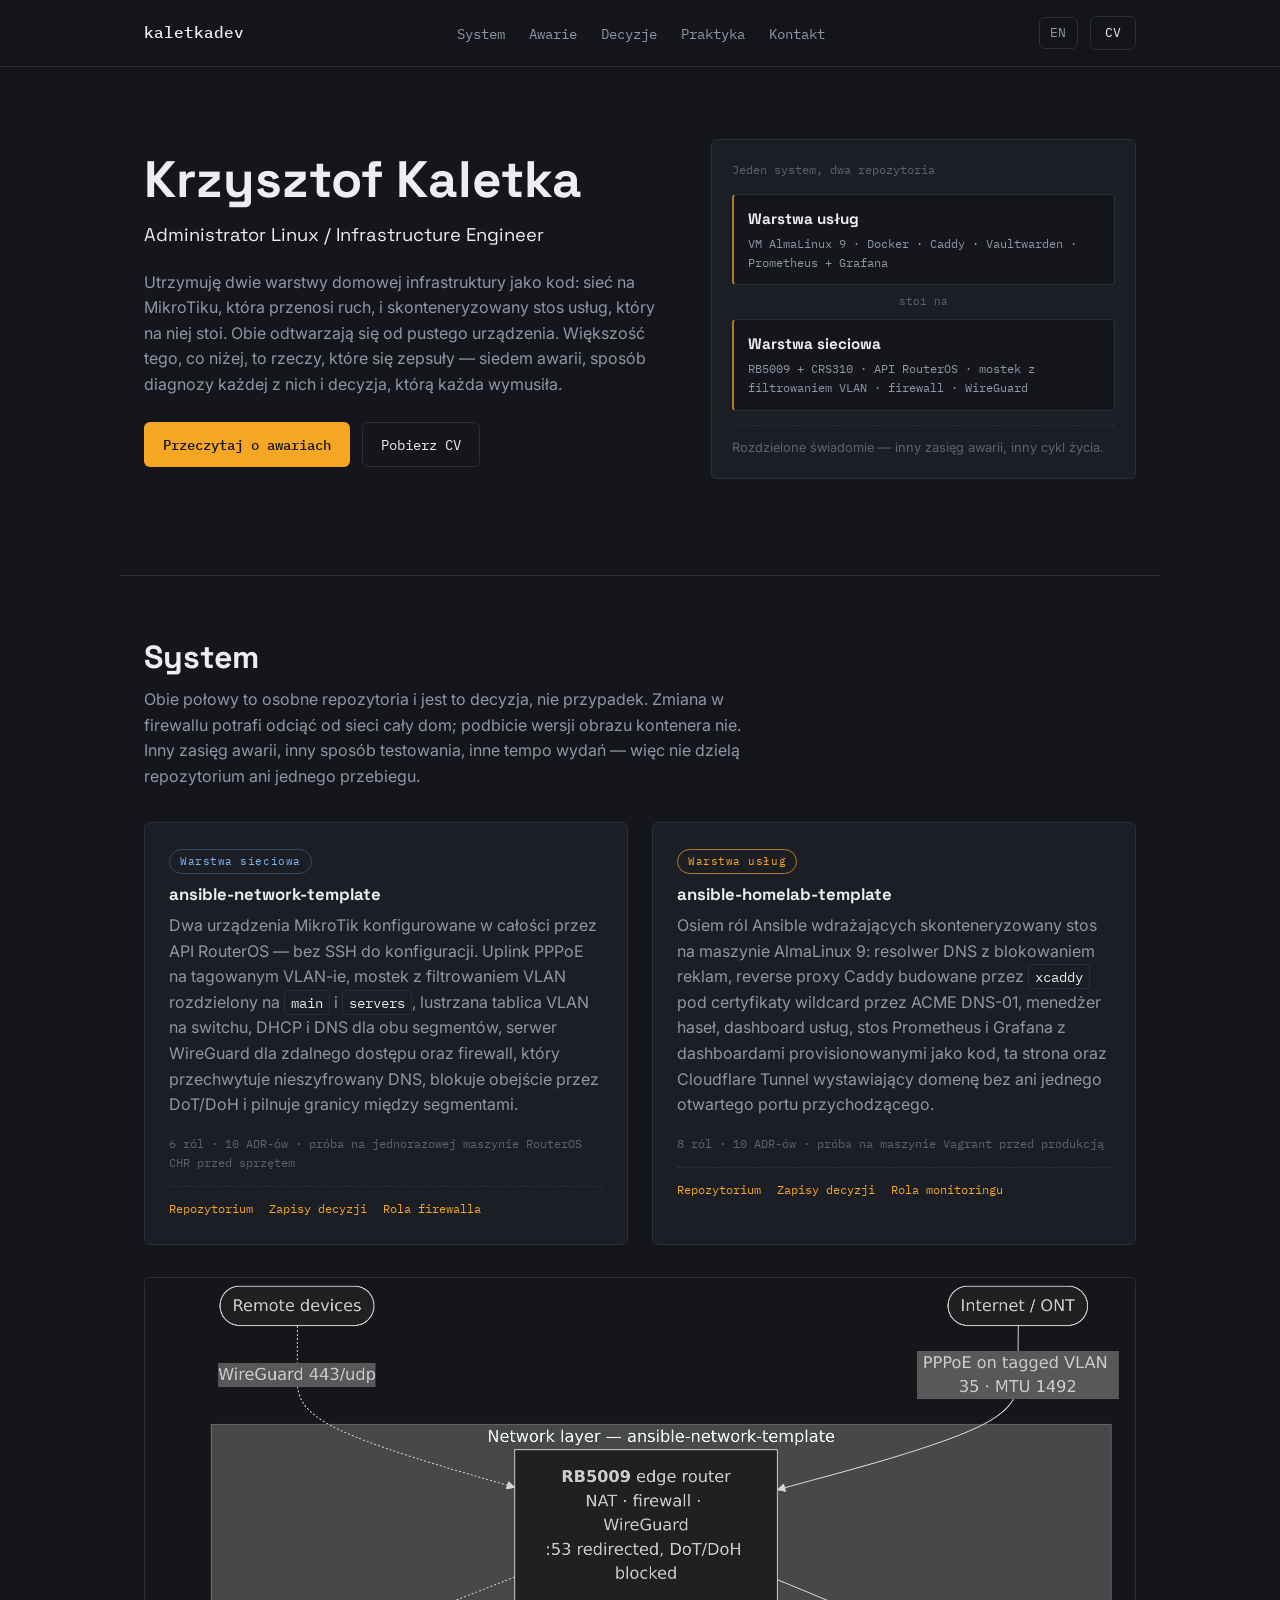
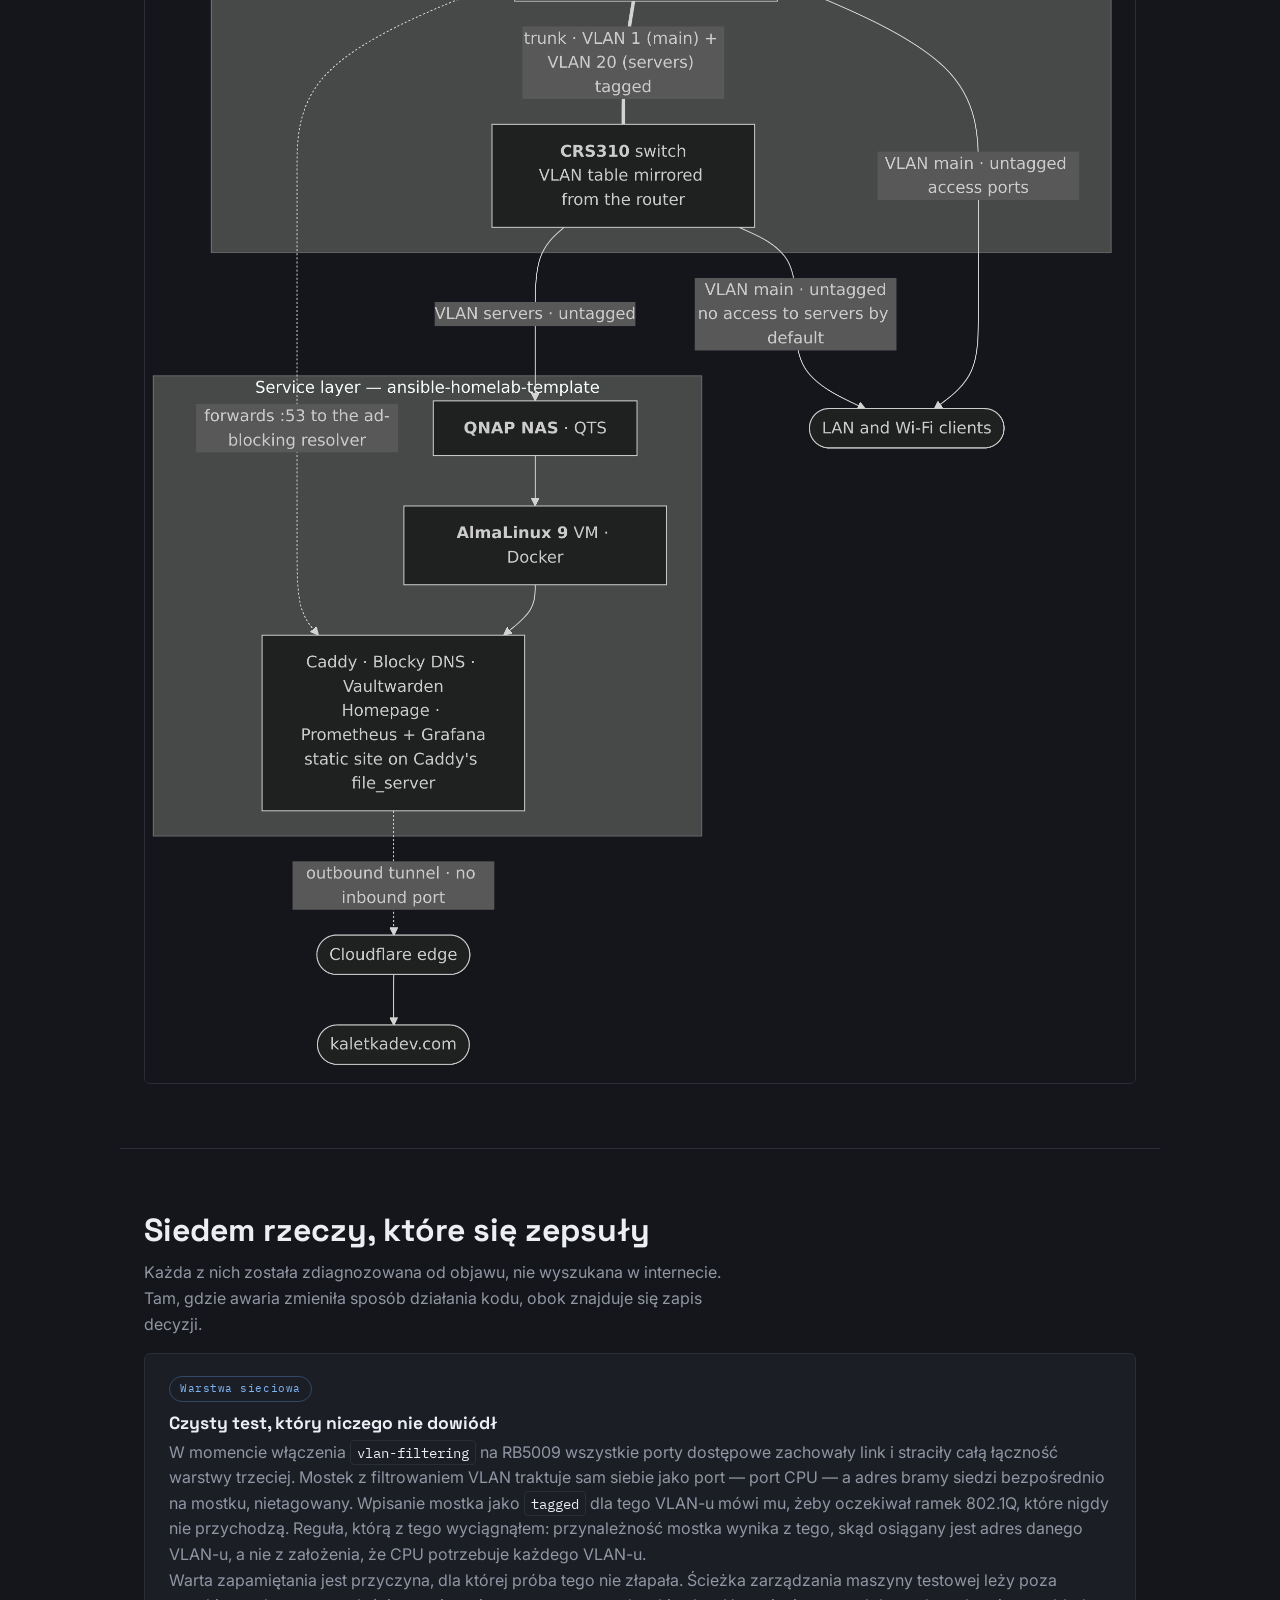
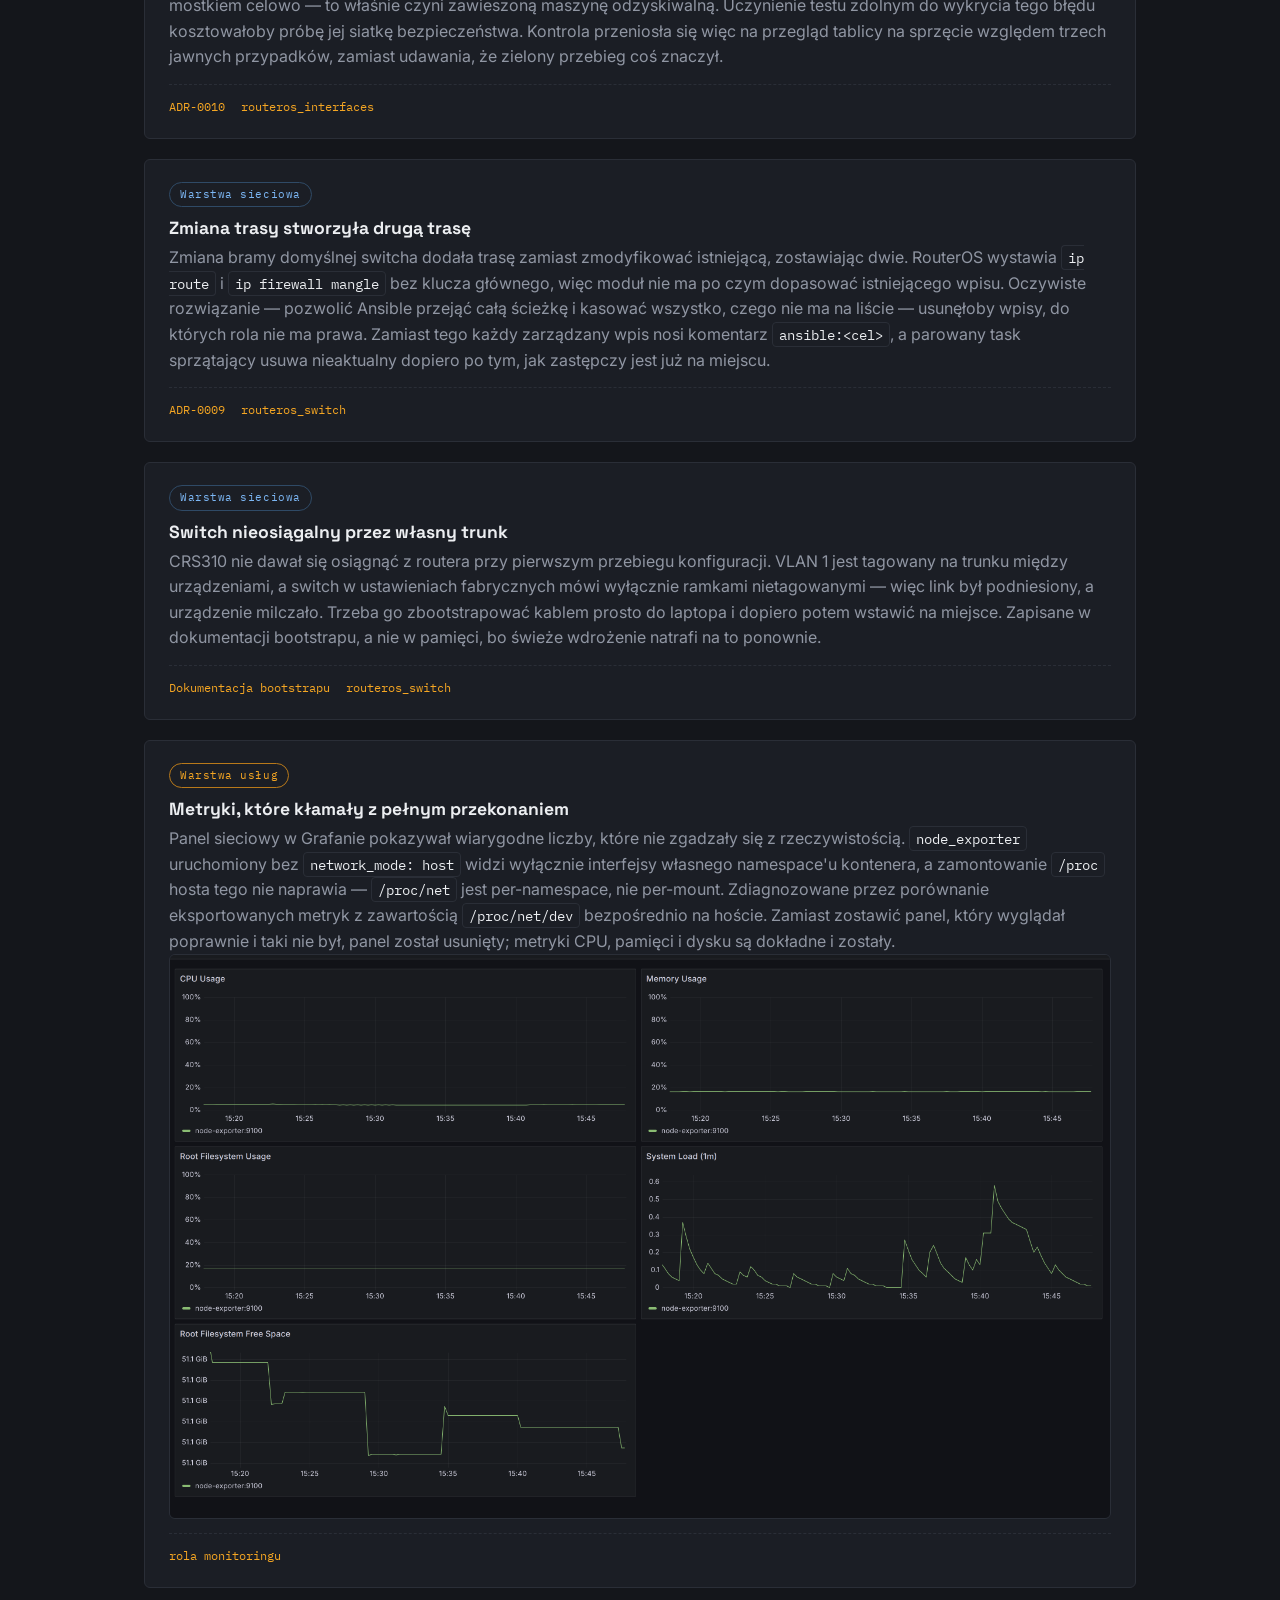
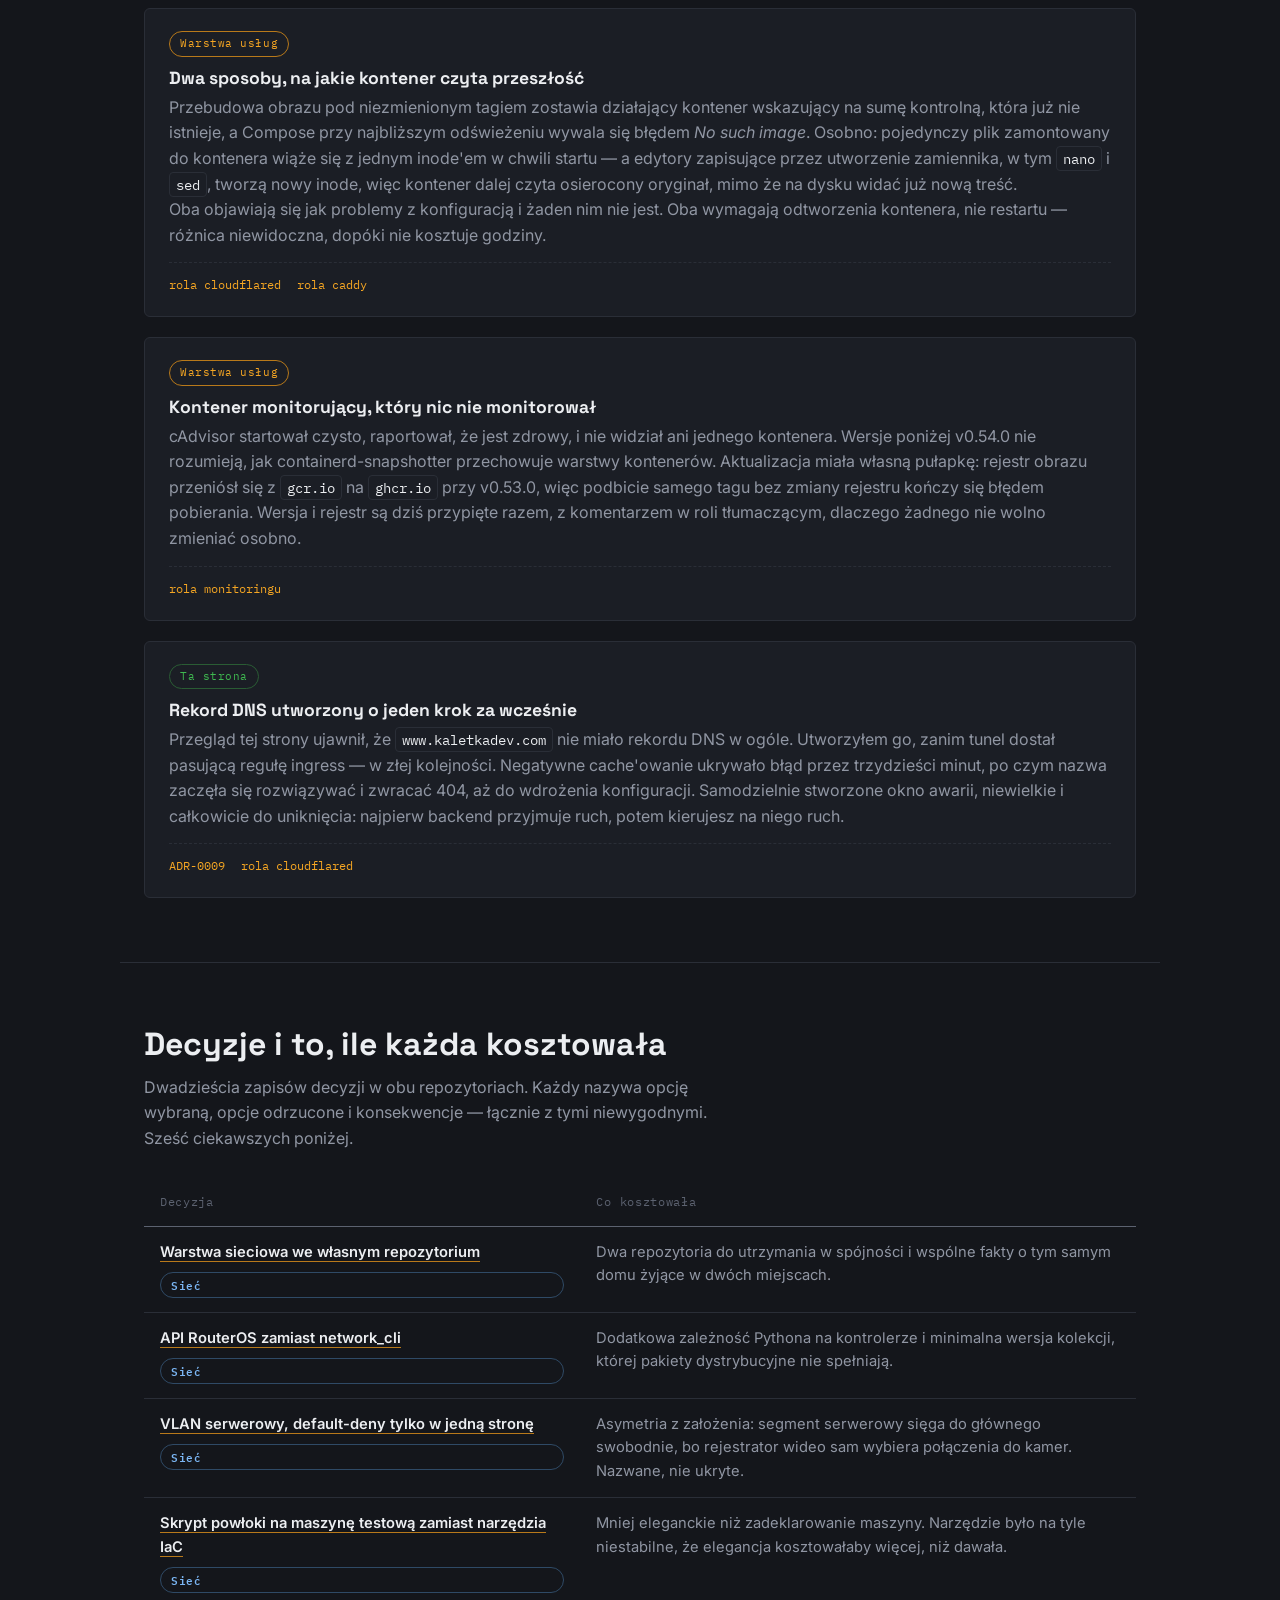
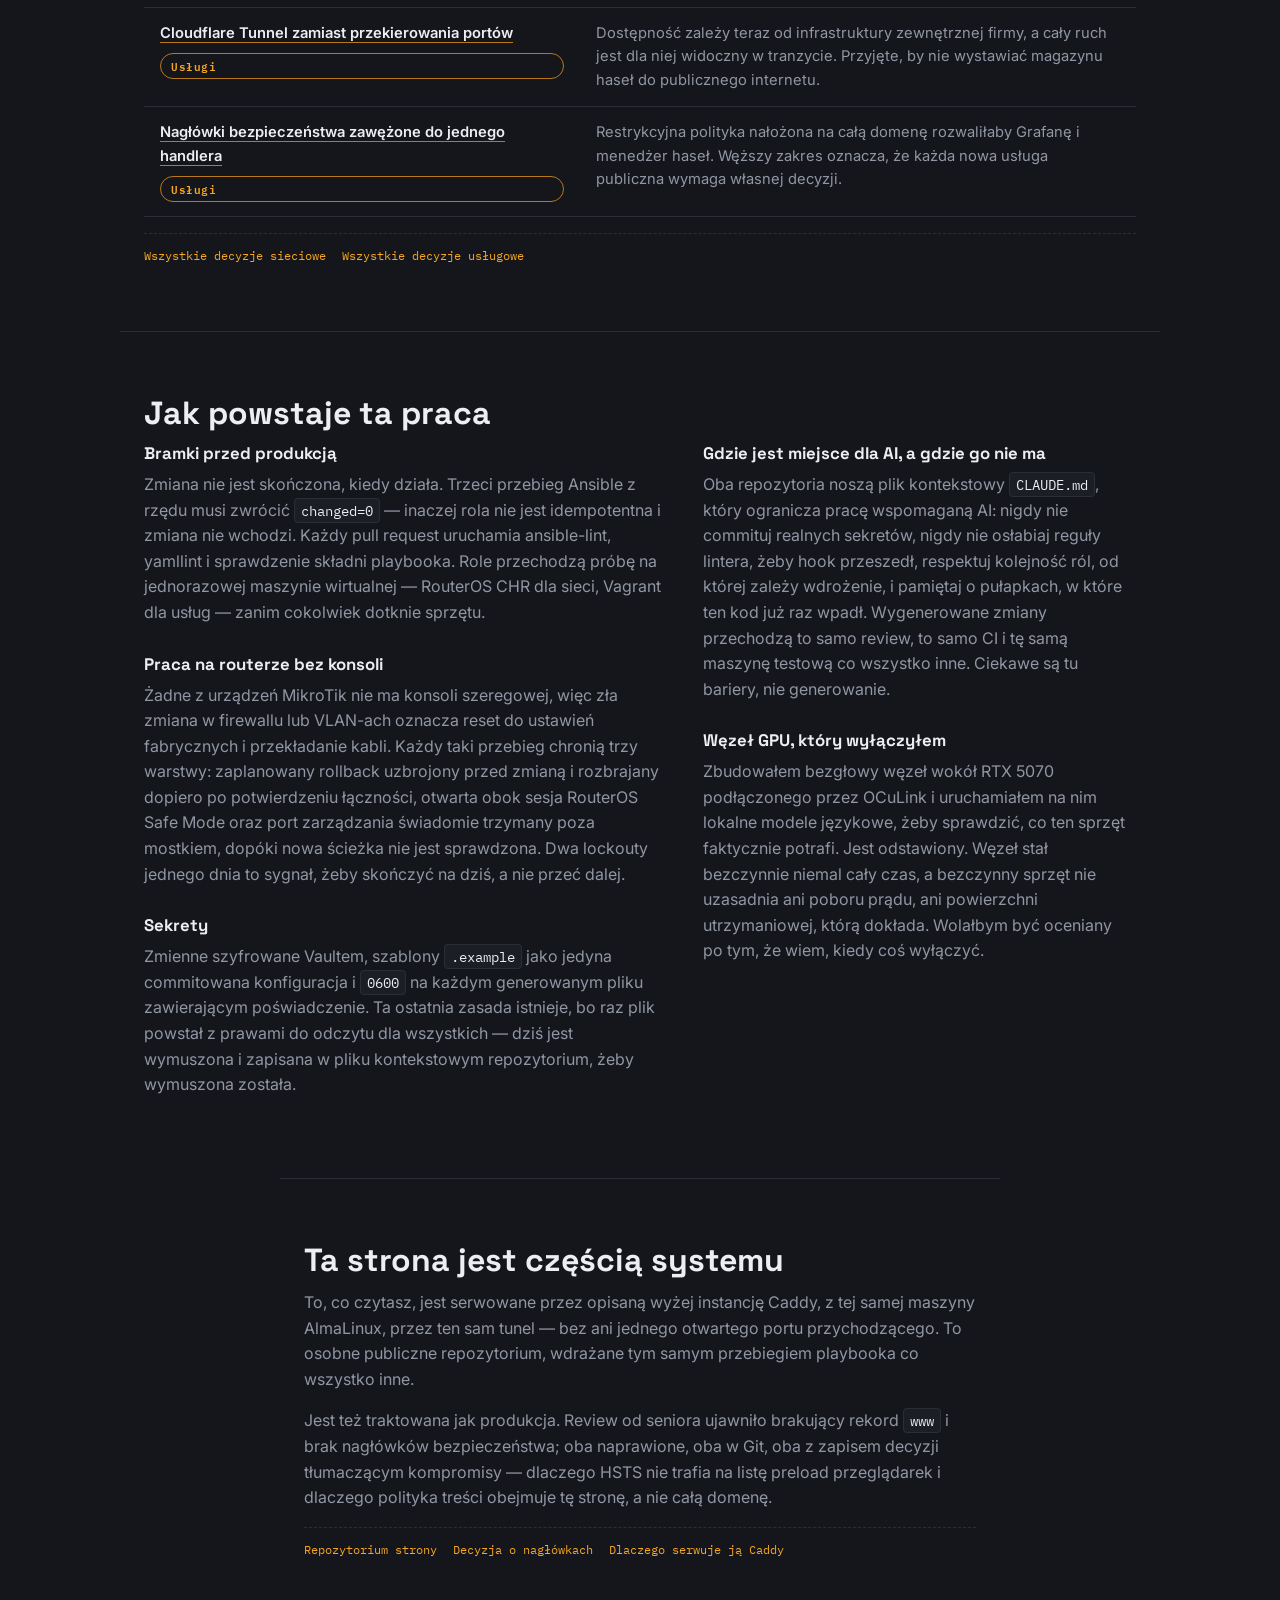
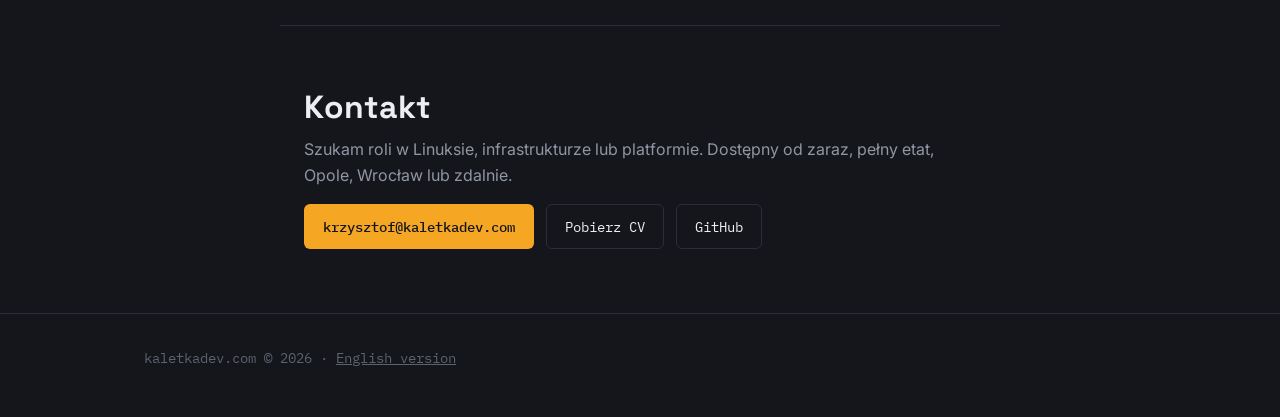
==== commit 490caa16: "content: reposition from junior to Linux administrator The new cv.pdf leads with "Administrator syst" ====
--- a/pl/index.html
+++ b/pl/index.html
@@ -44,7 +44,7 @@
     <section class="hero wrap">
       <div class="hero-copy">
         <h1>Krzysztof Kaletka</h1>
-        <p class="role">Junior Linux / Infrastructure Engineer</p>
+        <p class="role">Administrator Linux / Infrastructure Engineer</p>
         <p class="lede">
           Utrzymuję dwie warstwy domowej infrastruktury jako kod: sieć na MikroTiku,
           która przenosi ruch, i skonteneryzowany stos usług, który na niej stoi. Obie
@@ -444,8 +444,8 @@
     <section id="kontakt" class="section wrap section-narrow">
       <h2>Kontakt</h2>
       <p>
-        Szukam juniorskiej roli w Linuksie, infrastrukturze lub platformie. Dostępny od
-        zaraz, pełny etat, Nysa lub zdalnie.
+        Szukam roli w Linuksie, infrastrukturze lub platformie. Dostępny od
+        zaraz, pełny etat, Opole, Wrocław lub zdalnie.
       </p>
       <div class="contact-row">
         <a class="btn btn-primary" href="mailto:krzysztof@kaletkadev.com">krzysztof@kaletkadev.com</a>
--- a/style.css
+++ b/style.css
@@ -512,3 +512,26 @@
   .layer-grid { grid-template-columns: 1fr; }
   .header-actions { gap: 8px; }
 }
+
+@media (max-width: 800px) {
+  .site-nav {
+    flex-wrap: wrap;
+    justify-content: flex-start;
+    column-gap: 16px;
+    row-gap: 8px;
+  }
+}
+
+@media (max-width: 640px) {
+  /* tabela decyzji układa się w bloki — bez poziomego scrolla */
+  .adr-table { min-width: 0; }
+  .adr-table thead { display: none; }
+  .adr-table, .adr-table tbody, .adr-table tr,
+  .adr-table th, .adr-table td { display: block; }
+  .adr-table tr {
+    padding: 18px 0;
+    border-bottom: 0.5px solid var(--border);
+  }
+  .adr-table th, .adr-table td { border: 0; padding: 0; }
+  .adr-table tbody th { width: auto; margin-bottom: 8px; }
+}
